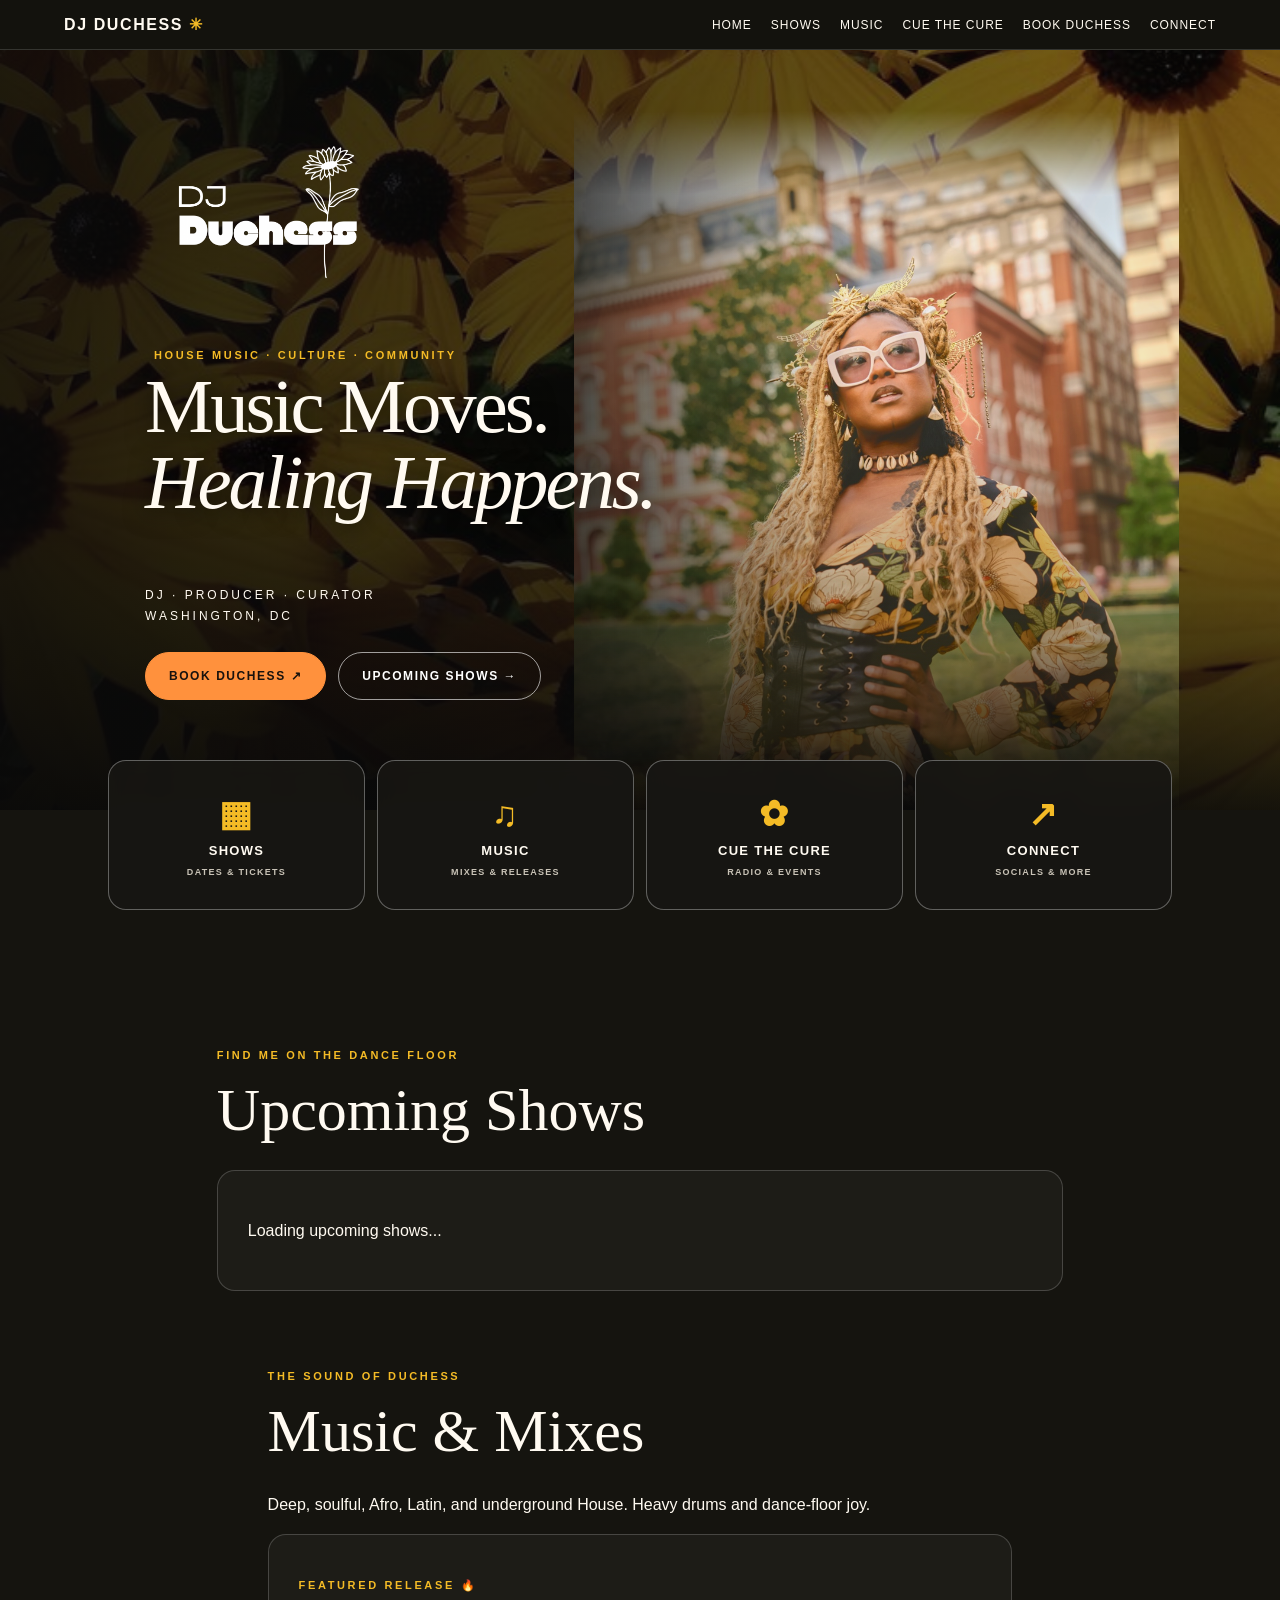
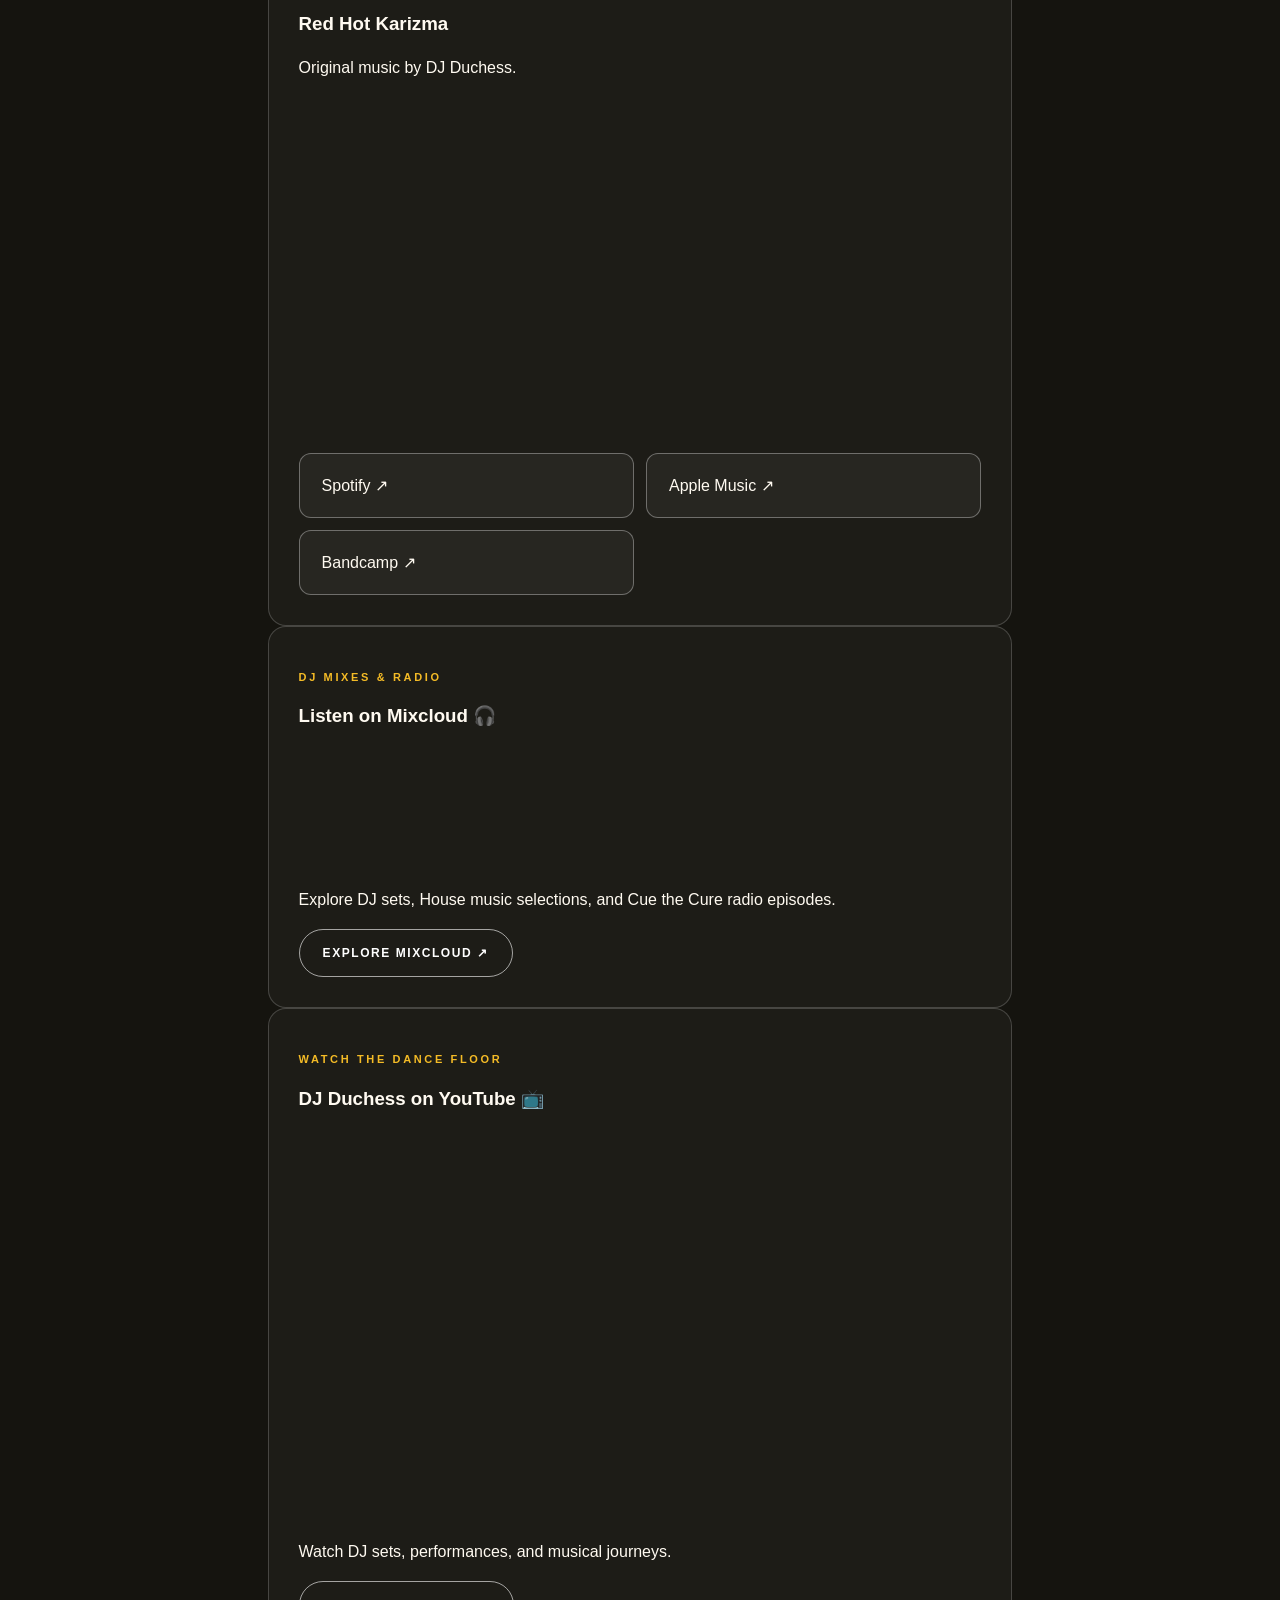
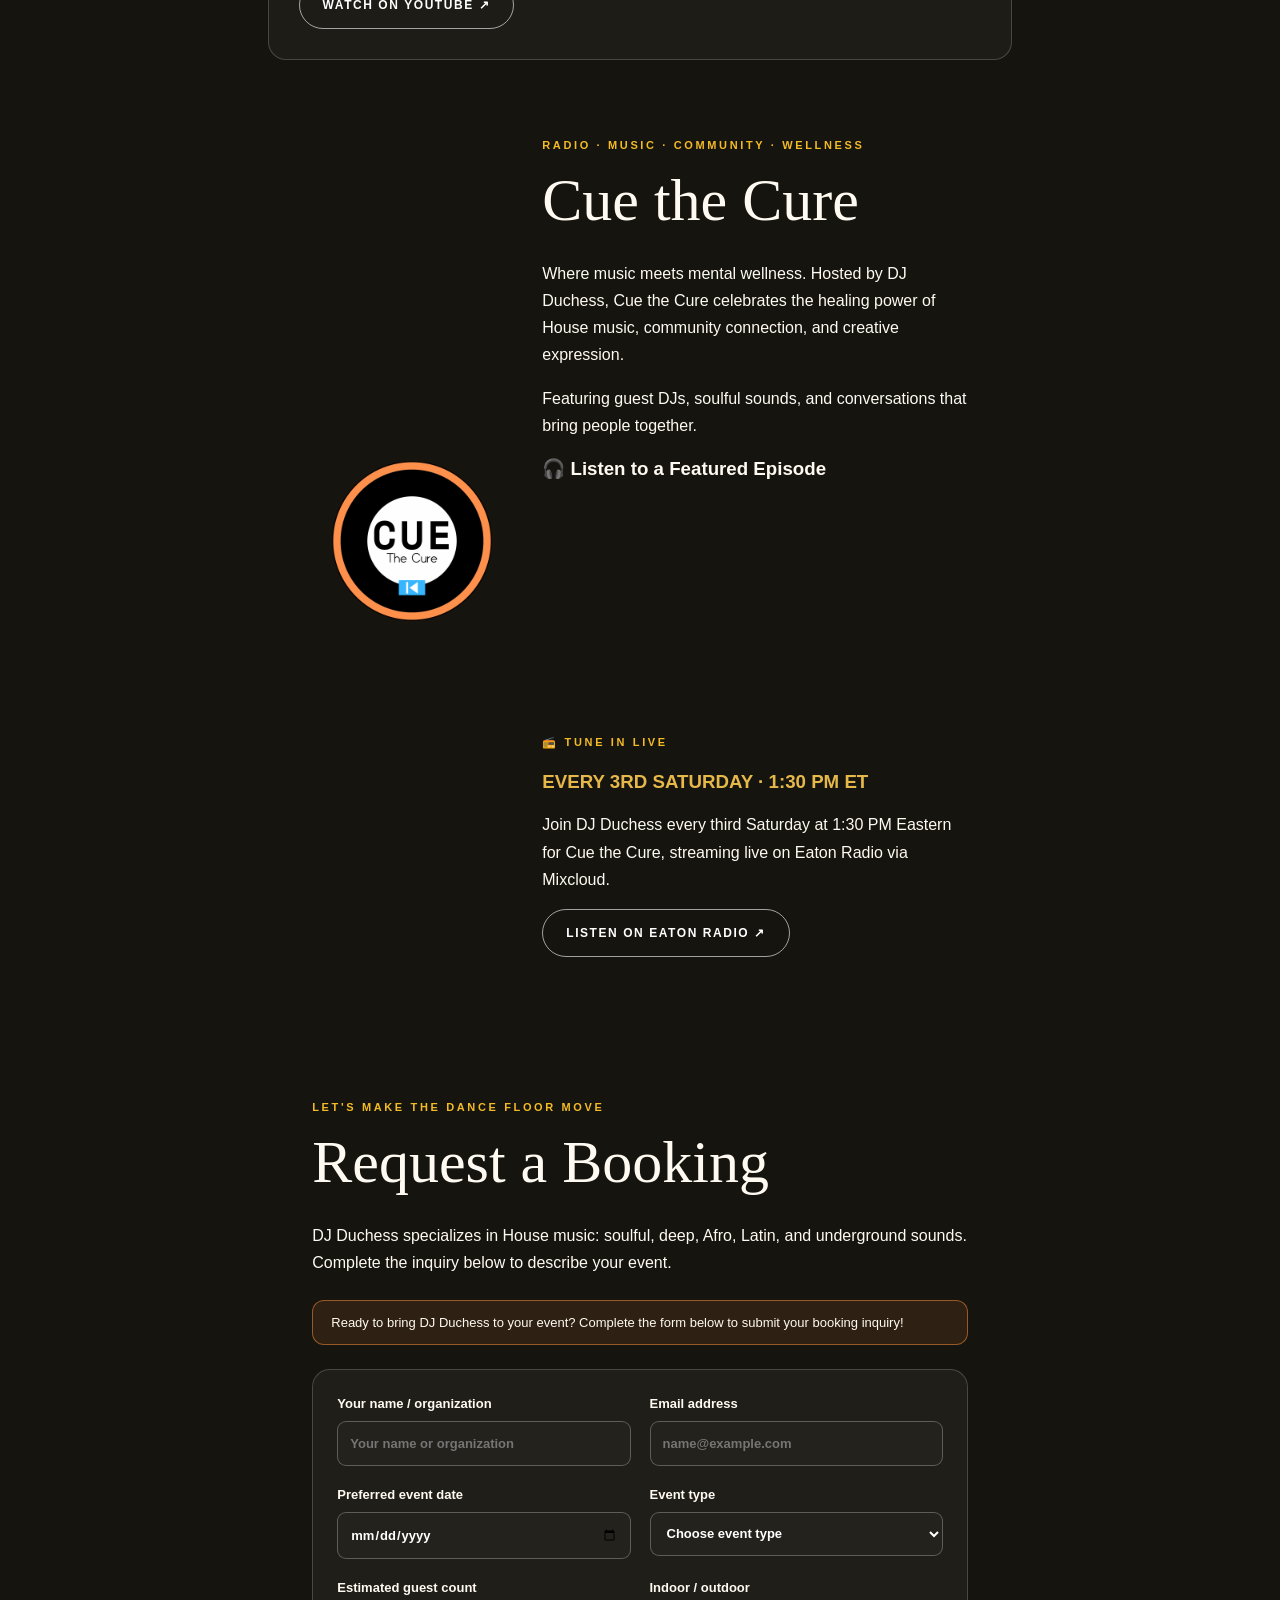
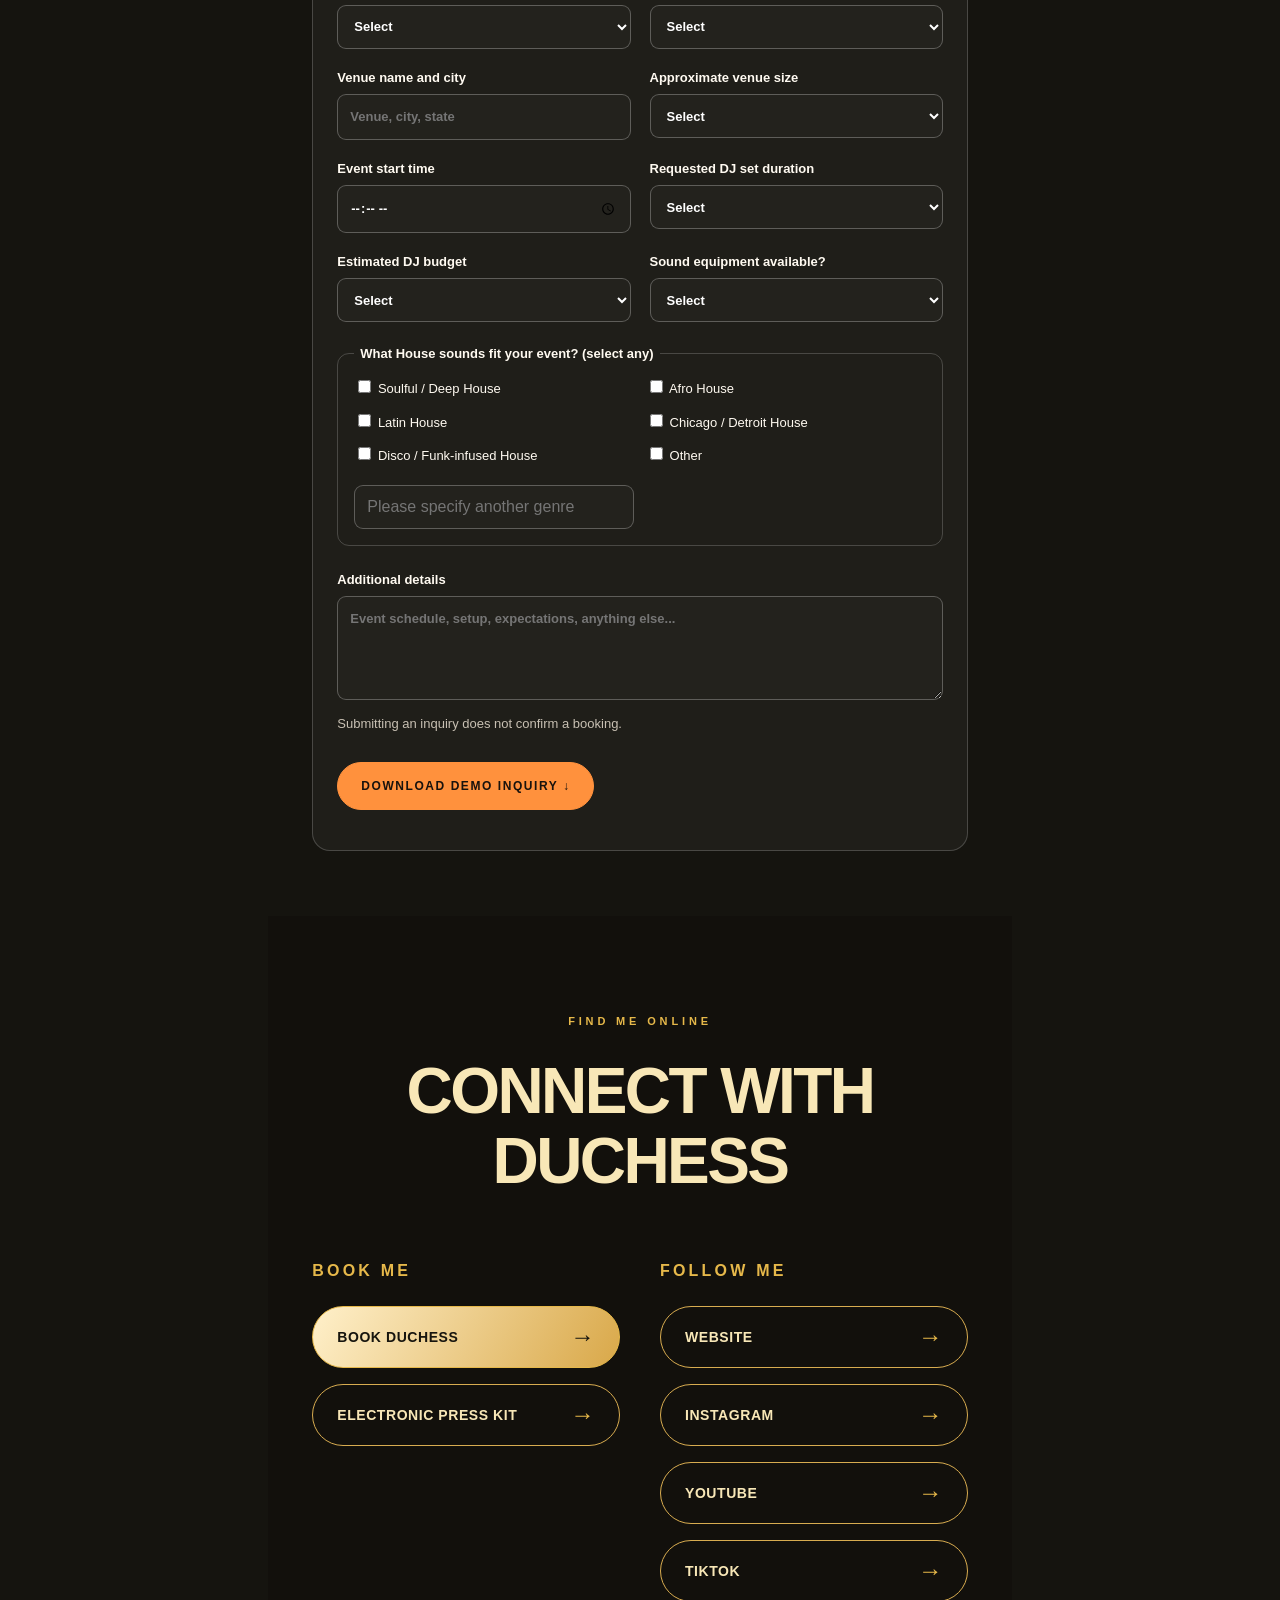
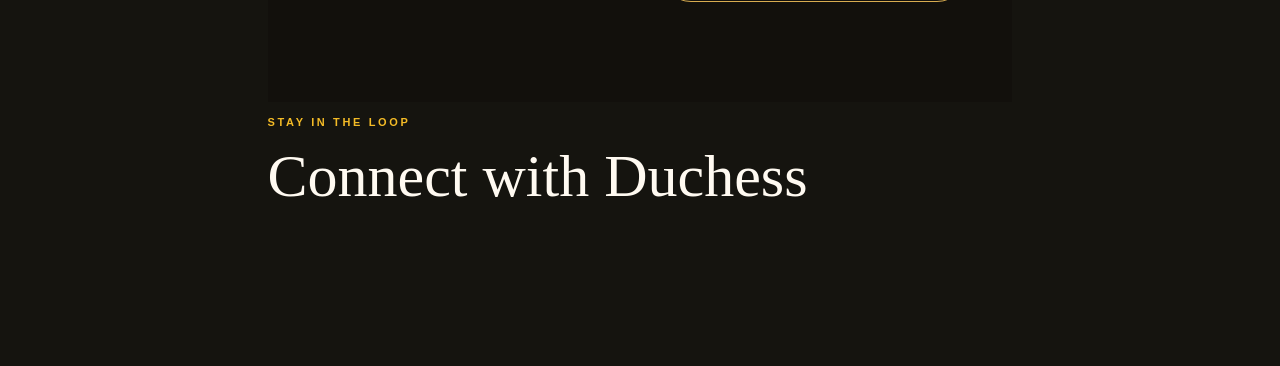
==== index.html @ b95aa7f0 "Update connect button link and remove social media section Updated the connect button link and remov" ====
<!doctype html><html lang="en"><head><meta charset="utf-8"><meta name="viewport" content="width=device-width,initial-scale=1"><meta name="theme-color" content="#17150e"><meta name="description" content="DJ Duchess — House music, shows, mixes, and bookings."><title>DJ Duchess | House Music • Culture • Community</title><link rel="stylesheet" href="style.css"></head><body>
<header class="topbar"><a href="#home" aria-label="DJ Duchess home" class="mini-brand">DJ DUCHESS<span>✳</span></a><button class="menu" id="menuToggle" aria-label="Open navigation" aria-expanded="false">☰</button><nav id="nav"><a href="#home">Home</a><a href="#shows">Shows</a><a href="#music">Music</a><a href="#cue">Cue the Cure</a><a href="#booking">Book Duchess</a><a href="#connect">Connect</a></nav></header>
<main><section id="home" class="hero"><div class="flower-layer"></div><div class="hero-inner"><img class="hero-logo" src="assets/images/duchess-logo.png" alt="DJ Duchess logo"><p class="eyebrow">HOUSE MUSIC · CULTURE · COMMUNITY</p><div class="portrait-wrap"><img src="assets/images/duchess-portrait.jpg" alt="DJ Duchess in a floral outfit with golden accessories"></div><div class="hero-copy"><h1>Music Moves.<br><em>Healing Happens.</em></h1><p>DJ · PRODUCER · CURATOR<br>WASHINGTON, DC</p><div class="actions"><a class="button primary" href="#booking">BOOK DUCHESS ↗</a><a class="button outline" href="#shows">UPCOMING SHOWS →</a></div></div></div></section>
<section class="quicklinks" aria-label="Explore"><a href="#shows"><span>▦</span>SHOWS<small>DATES & TICKETS</small></a><a href="#music"><span>♫</span>MUSIC<small>MIXES & RELEASES</small></a><a href="#cue"><span>✿</span>CUE THE CURE<small>RADIO & EVENTS</small></a><a href="#connect"><span>↗</span>CONNECT<small>SOCIALS & MORE</small></a></section>
<section id="shows" class="content">
  <p class="kicker">FIND ME ON THE DANCE FLOOR</p>
  <h2>Upcoming Shows</h2>

  <div id="upcomingShows" aria-live="polite">
    <div class="panel">
      <p>Loading upcoming shows...</p>
    </div>
  </div>
<section id="music" class="content">
  <p class="kicker">THE SOUND OF DUCHESS</p>
  <h2>Music & Mixes</h2>
  <p>Deep, soulful, Afro, Latin, and underground House. Heavy drums and dance-floor joy.</p>

  <div class="panel">
    <p class="kicker">FEATURED RELEASE 🔥</p>
    <h3>Red Hot Karizma</h3>
    <p>Original music by DJ Duchess.</p>

    <iframe
      title="Red Hot Karizma on Spotify"
      src="https://open.spotify.com/embed/album/77YhmdiXKHndOcWPvK7kfB"
      width="100%"
      height="352"
      style="border:0;border-radius:12px;"
      allow="autoplay; clipboard-write; encrypted-media; fullscreen; picture-in-picture"
      loading="lazy">
    </iframe>

    <div class="linkgrid">
      <a href="https://open.spotify.com/album/77YhmdiXKHndOcWPvK7kfB" target="_blank" rel="noopener noreferrer">Spotify ↗</a>
      <a href="https://music.apple.com/us/album/1872208948" target="_blank" rel="noopener noreferrer">Apple Music ↗</a>
      <a href="https://djduchess.bandcamp.com/track/red-hot-karizma" target="_blank" rel="noopener noreferrer">Bandcamp ↗</a>
    </div>
  </div>

  <div class="panel">
    <p class="kicker">DJ MIXES & RADIO</p>
    <h3>Listen on Mixcloud 🎧</h3>
    <iframe
  title="DJ Duchess on Mixcloud"
  width="100%"
  height="120"
  src="https://www.mixcloud.com/widget/iframe/?feed=%2FDJDuchess_Music%2F"
  frameborder="0"
  allow="encrypted-media; fullscreen; autoplay"
  loading="lazy">
</iframe>
    <p>Explore DJ sets, House music selections, and Cue the Cure radio episodes.</p>

    <a
      class="button outline"
      href="https://www.mixcloud.com/DJDuchess_Music/"
      target="_blank"
      rel="noopener noreferrer">
      EXPLORE MIXCLOUD ↗
    </a>
  </div>

  <div class="panel">
    <p class="kicker">WATCH THE DANCE FLOOR</p>
    <h3>DJ Duchess on YouTube 📺</h3>
    <div style="position:relative;width:100%;aspect-ratio:16/9;margin:20px 0;">
  <iframe
    src="https://www.youtube.com/embed/xHQF2aGrINo"
    title="DJ Duchess — Tropical House Beach DJ Set"
    style="width:100%;height:100%;border:0;border-radius:12px;"
    allow="accelerometer; autoplay; clipboard-write; encrypted-media; gyroscope; picture-in-picture; web-share"
    allowfullscreen
    loading="lazy">
  </iframe>
</div>
    <p>Watch DJ sets, performances, and musical journeys.</p>

    <a
      class="button outline"
      href="https://www.youtube.com/@DJDuchess-music"
      target="_blank"
      rel="noopener noreferrer">
      WATCH ON YOUTUBE ↗
    </a>
  </div>
<section id="cue" class="content cue">

  <img src="assets/images/cue-logo.png" alt="Cue the Cure logo">

  <div>
    <p class="kicker">RADIO · MUSIC · COMMUNITY · WELLNESS</p>

    <h2>Cue the Cure</h2>

    <p>
      Where music meets mental wellness. Hosted by DJ Duchess,
      Cue the Cure celebrates the healing power of House music,
      community connection, and creative expression.
    </p>

    <p>
      Featuring guest DJs, soulful sounds, and conversations
      that bring people together.
    </p>

    <h3>🎧 Listen to a Featured Episode</h3>

    <iframe
      title="Cue the Cure with DJ Duchess — September 19, 2026"
      src="https://www.mixcloud.com/widget/iframe/?hide_cover=1&amp;feed=%2Featonradio%2Fcue-the-cure-with-dj-duchess-19092026-20260919-173045%2F"
      width="100%"
      height="180"
      style="border:0;border-radius:12px;margin:20px 0;"
      allow="autoplay"
      loading="lazy">
    </iframe>

    <p class="kicker">📻 TUNE IN LIVE</p>

    <h3 style="color:#e6b84a;">
      EVERY 3RD SATURDAY · 1:30 PM ET
    </h3>

    <p>
      Join DJ Duchess every third Saturday at 1:30 PM Eastern
      for Cue the Cure, streaming live on Eaton Radio via Mixcloud.
    </p>

    <a
      class="button outline"
      href="https://www.mixcloud.com/eatonradio/"
      target="_blank"
      rel="noopener noreferrer">
      LISTEN ON EATON RADIO ↗
    </a>

  </div>
</section><section id="booking" class="content"><p class="kicker">LET'S MAKE THE DANCE FLOOR MOVE</p><h2>Request a Booking</h2><p>DJ Duchess specializes in House music: soulful, deep, Afro, Latin, and underground sounds. Complete the inquiry below to describe your event.</p><div class="notice">Ready to bring DJ Duchess to your event? Complete the form below to submit your booking inquiry!</div><form id="bookingForm"><input type="text" name="website" autocomplete="off" tabindex="-1" aria-hidden="true" style="position:absolute;left:-9999px"><div class="form-grid"><label>Your name / organization <input name="client" required placeholder="Your name or organization"></label><label>Email address <input type="email" name="email" required placeholder="name@example.com"></label><label>Preferred event date <input type="date" name="date" required></label><label>Event type <select name="eventType" required><option value="">Choose event type</option><option>Club / nightlife</option><option>Festival</option><option>Private party</option><option>Corporate event</option><option>Community event</option><option>Other</option></select></label><label>Estimated guest count <select name="guests" required><option value="">Select</option><option>Under 50</option><option>50–150</option><option>151–500</option><option>500+</option><option>Not sure</option></select></label><label>Indoor / outdoor <select name="setting" required><option value="">Select</option><option>Indoor</option><option>Outdoor</option><option>Both</option></select></label><label>Venue name and city <input name="venue" placeholder="Venue, city, state"></label><label>Approximate venue size <select name="venueSize"><option value="">Select</option><option>Small / intimate</option><option>Medium</option><option>Large</option><option>Not sure</option></select></label><label>Event start time <input name="startTime" type="time"></label><label>Requested DJ set duration <select name="duration"><option value="">Select</option><option>1 hour</option><option>2 hours</option><option>3 hours</option><option>4+ hours</option><option>To be discussed</option></select></label><label>Estimated DJ budget <select name="budget" required><option value="">Select</option><option>Under $250</option><option>$250–$500</option><option>$500–$1,000</option><option>$1,000+</option><option>Let's discuss</option></select></label><label>Sound equipment available? <select name="equipment"><option value="">Select</option><option>Yes</option><option>No</option><option>Not sure</option></select></label></div><fieldset><legend>What House sounds fit your event? (select any)</legend><div class="checks"><label><input type="checkbox" name="genre" value="Soulful / Deep House"> Soulful / Deep House</label><label><input type="checkbox" name="genre" value="Afro House"> Afro House</label><label><input type="checkbox" name="genre" value="Latin House"> Latin House</label><label><input type="checkbox" name="genre" value="Chicago / Detroit House"> Chicago / Detroit House</label><label><input type="checkbox" name="genre" value="Disco / Funk-infused House"> Disco / Funk-infused House</label><label>

  <input type="checkbox" name="genre" value="Other">

  Other

</label>

<input type="text" name="otherGenre"

  placeholder="Please specify another genre"></div></fieldset><label>Additional details <textarea name="notes" rows="4" placeholder="Event schedule, setup, expectations, anything else..."></textarea></label><p class="muted">Submitting an inquiry does not confirm a booking.</p><button class="button primary" type="submit">DOWNLOAD DEMO INQUIRY ↓</button><p id="formMessage" role="status"></p></form></section>
<section id="connect" class="content duchess-connect">

  <p class="kicker">FIND ME ONLINE</p>
  <h2>CONNECT WITH DUCHESS</h2>

  <div class="connect-layout">

    <!-- BOOKING COLUMN -->
    <div class="connect-column">
      <h3>BOOK ME</h3>

      <a class="connect-button connect-primary" href="#booking">
        <span>BOOK DUCHESS</span>
        <span aria-hidden="true">→</span>
      </a>

      <a class="connect-button" href="https://www.djduchess.club"
         target="_blank" rel="noopener noreferrer">
        <span>ELECTRONIC PRESS KIT</span>
        <span aria-hidden="true">→</span>
      </a>
    </div>

    <!-- SOCIAL COLUMN -->
    <div class="connect-column">
      <h3>FOLLOW ME</h3>

      <a class="connect-button"
         href="https://annastazia-unce-portfolie.my.canva.site/dj-duchess"
         target="_blank" rel="noopener noreferrer">
        <span>WEBSITE</span>
        <span aria-hidden="true">→</span>
      </a>

      <a class="connect-button"
         href="https://www.instagram.com/djduchess_dmv"
         target="_blank" rel="noopener noreferrer">
        <span>INSTAGRAM</span>
        <span aria-hidden="true">→</span>
      </a>

      <a class="connect-button"
         href="https://www.youtube.com/@DJDuchess-music"
         target="_blank" rel="noopener noreferrer">
        <span>YOUTUBE</span>
        <span aria-hidden="true">→</span>
      </a>

      <a class="connect-button"
         href="https://www.tiktok.com/@dj.duchess.music"
         target="_blank" rel="noopener noreferrer">
        <span>TIKTOK</span>
        <span aria-hidden="true">→</span>
      </a>

    </div>

  </div>

</section>  <p class="kicker">STAY IN THE LOOP</p>
  <h2>Connect with Duchess</h2>

  
</section>
---- style.css ----
:root{--bg:#15140f;--fg:#fffaf1;--yellow:#f4bb26;--orange:#ff913d;--muted:#c8c0b3}*{box-sizing:border-box}html{scroll-behavior:smooth}body{margin:0;background:var(--bg);color:var(--fg);font-family:Arial,Helvetica,sans-serif}a{color:inherit;text-decoration:none}button,input,select,textarea{font:inherit}.topbar{position:sticky;top:0;z-index:20;display:flex;justify-content:space-between;align-items:center;padding:15px 5%;background:#14130eea;backdrop-filter:blur(14px);border-bottom:1px solid #ffffff24}.mini-brand{font-weight:900;letter-spacing:.1em}.mini-brand span{color:var(--yellow);margin-left:6px}nav{display:flex;gap:19px;font-size:12px;text-transform:uppercase;letter-spacing:.08em}nav a:hover{color:var(--yellow)}.menu{display:none;background:none;border:0;color:white;font-size:24px}.hero{position:relative;overflow:hidden;min-height:760px;background:#14140f}.flower-layer{position:absolute;inset:0;background:linear-gradient(90deg,#090909e6,#0909097c),linear-gradient(0deg,#0b0b0be6,transparent 45%),url('assets/images/sunflowers.jpg') center/cover;filter:saturate(.85)}.hero-inner{position:relative;max-width:1100px;min-height:760px;margin:auto;padding:54px 5% 80px}.hero-logo{position:relative;z-index:3;width:230px;max-width:50%;mix-blend-mode:screen}.eyebrow,.kicker{letter-spacing:.24em;font-size:11px;color:var(--yellow);font-weight:bold}.eyebrow{position:relative;z-index:3}.portrait-wrap{position:absolute;right:1%;bottom:0;width:55%;height:92%;overflow:hidden;mask-image:linear-gradient(to bottom,transparent 0%,black 12%,black 70%,transparent 100%);-webkit-mask-image:linear-gradient(to bottom,transparent 0%,black 12%,black 70%,transparent 100%);opacity:.92}.portrait-wrap:after{content:'';position:absolute;inset:0;background:linear-gradient(90deg,#10100cb8,transparent 45%),linear-gradient(0deg,#10100c80,transparent 55%);pointer-events:none}.portrait-wrap img{width:100%;height:100%;object-fit:cover;object-position:center 27%;filter:contrast(1.04)}.hero-copy{position:absolute;z-index:4;left:5%;bottom:110px;max-width:600px}.hero h1{font-family:Georgia,serif;font-size:clamp(42px,6vw,82px);line-height:.99;font-weight:normal;letter-spacing:-.04em;text-shadow:0 3px 25px #000b}.hero h1 em{font-weight:normal}.hero-copy p{font-size:12px;letter-spacing:.25em;line-height:1.8}.actions{display:flex;gap:12px;flex-wrap:wrap;margin-top:24px}.button{display:inline-block;cursor:pointer;border-radius:100px;padding:16px 23px;font-size:12px;font-weight:800;letter-spacing:.13em;text-align:center;border:1px solid #fff9;background:transparent;color:white}.button.primary{background:var(--orange);border-color:var(--orange);color:#18120d}.button:hover{transform:translateY(-2px)}.quicklinks{position:relative;z-index:5;max-width:1100px;margin:-50px auto 60px;padding:0 18px;display:grid;grid-template-columns:repeat(4,1fr);gap:12px}.quicklinks a{min-height:150px;background:#181613e8;border:1px solid #ffffff52;border-radius:18px;text-align:center;display:flex;flex-direction:column;justify-content:center;gap:9px;font-weight:800;letter-spacing:.1em;font-size:13px;backdrop-filter:blur(10px)}.quicklinks span{font-size:35px;color:var(--yellow)}.quicklinks small{font-size:9px;color:#c9c3b7}.content{max-width:1000px;margin:0 auto;padding:65px 6%;scroll-margin-top:70px}.content h2{font-family:Georgia,serif;font-size:clamp(36px,5vw,60px);font-weight:normal;margin:8px 0 25px}.content p{line-height:1.7}.panel{padding:30px;border:1px solid #ffffff30;border-radius:18px;background:#ffffff09}.muted{color:var(--muted);font-size:13px}.linkgrid{display:grid;grid-template-columns:repeat(2,1fr);gap:12px}.linkgrid a{border:1px solid #ffffff55;border-radius:12px;padding:22px;background:#ffffff0c}.linkgrid a:hover{border-color:var(--yellow)}.cue{display:grid;grid-template-columns:200px 1fr;gap:30px;align-items:center}.cue img{width:100%;border-radius:50%}.notice{background:#ff913d1c;border:1px solid #ff913d80;border-radius:12px;padding:14px 18px;font-size:13px;margin:24px 0}form{padding:24px;border-radius:18px;background:#ffffff0b;border:1px solid #ffffff30}label{display:block;font-size:13px;font-weight:bold;line-height:1.5}input:not([type=checkbox]),select,textarea{display:block;width:100%;margin-top:7px;background:#23221d;border:1px solid #ffffff44;color:white;border-radius:9px;padding:12px;min-height:44px}input:focus,select:focus,textarea:focus{outline:2px solid var(--yellow)}.form-grid{display:grid;grid-template-columns:repeat(2,1fr);gap:19px}fieldset{border:1px solid #ffffff30;border-radius:12px;margin:24px 0;padding:16px}legend{font-size:13px;font-weight:bold;padding:0 6px}.checks{display:grid;grid-template-columns:repeat(2,1fr);gap:12px}.checks label{font-weight:normal}input[type=checkbox]{accent-color:var(--orange)}form>label{margin-top:20px}form .button{margin-top:14px}footer{border-top:1px solid #ffffff26;text-align:center;color:#aaa;padding:30px 15px;font-size:12px}@media(max-width:700px){nav{display:none;position:absolute;top:100%;right:0;left:0;background:#16150ff5;padding:22px;flex-direction:column}nav.open{display:flex}.menu{display:block}.hero,.hero-inner{min-height:760px}.hero-inner{padding:28px 5%}.hero-logo{width:170px}.portrait-wrap{width:93%;height:75%;right:-15%;bottom:0;opacity:.8}.hero-copy{bottom:100px}.hero h1{font-size:clamp(42px,10vw,62px)}.hero-copy p{font-size:10px}.actions{flex-direction:column;align-items:flex-start}.button{padding:14px 20px}.quicklinks{grid-template-columns:repeat(2,1fr);margin-top:-45px}.quicklinks a{min-height:125px}.cue{grid-template-columns:100px 1fr;gap:15px}.form-grid,.checks,.linkgrid{grid-template-columns:1fr}.content{padding:50px 6%}}@media(prefers-reduced-motion:reduce){html{scroll-behavior:auto}.button:hover{transform:none}}
/* DJ DUCHESS SOCIAL HUB */

.social-hub {
  display: grid;
  grid-template-columns: repeat(2, minmax(0, 1fr));
  gap: 12px;
  max-width: 620px;
  margin: 24px auto 0;
}

.social-hub a {
  display: flex;
  align-items: center;
  gap: 10px;
  min-height: 72px;
  padding: 16px;
  background: #17150e;
  border: 1px solid #c6a34a;
  border-radius: 16px;
  color: #f8e7b7;
  text-decoration: none;
  font-weight: 700;
  transition: transform 0.2s ease, background 0.2s ease;
}

.social-hub a:hover {
  background: #30260f;
  transform: translateY(-3px);
}

.social-hub a:focus-visible {
  outline: 2px solid #f8e7b7;
  outline-offset: 3px;
}

.social-icon {
  font-size: 24px;
}

.social-arrow {
  margin-left: auto;
  font-size: 18px;
  color: #e6b84a;
}

@media (max-width: 360px) {
  .social-hub a {
    padding: 12px;
    font-size: 13px;
  }

  .social-icon {
    font-size: 20px;
  }
}

@media (prefers-reduced-motion: reduce) {
  .social-hub a {
    transition: none;
  }
}
/* ==================================
   DJ DUCHESS — CONNECT SECTION
================================== */

.duchess-connect {
  padding-top: 85px;
  padding-bottom: 100px;
  background: #12100c;
}

.duchess-connect > .kicker {
  text-align: center;
  color: #e6b84a;
  letter-spacing: 0.35em;
}

.duchess-connect > h2 {
  text-align: center;
  font-family: Arial, sans-serif;
  font-size: clamp(32px, 6vw, 64px);
  font-weight: 800;
  line-height: 1.1;
  letter-spacing: -0.04em;
  color: #f8e7b7;
  margin: 25px auto 65px;
}

.connect-layout {
  display: grid;
  grid-template-columns: 1fr 1fr;
  gap: 40px;
  max-width: 1000px;
  margin: 0 auto;
}

.connect-column {
  display: flex;
  flex-direction: column;
  gap: 16px;
  min-width: 0;
}

.connect-column h3 {
  color: #e6b84a;
  font-family: Arial, sans-serif;
  font-size: 16px;
  font-weight: 800;
  letter-spacing: 0.2em;
  margin: 0 0 10px;
}

.connect-button {
  display: flex;
  align-items: center;
  justify-content: space-between;
  gap: 8px;
  width: 100%;
  min-height: 62px;
  padding: 15px 24px;
  border: 1.5px solid #d8ac50;
  border-radius: 50px;
  background: transparent;
  color: #f8e7b7;
  text-decoration: none;
  font-family: Arial, sans-serif;
  font-size: 14px;
  font-weight: 700;
  letter-spacing: 0.04em;
  transition: background 0.2s ease, transform 0.2s ease;
}

.connect-button:hover {
  background: #30260f;
  transform: translateY(-2px);
}

.connect-button:focus-visible {
  outline: 2px solid #fff;
  outline-offset: 4px;
}

.connect-button span:last-child {
  color: #e6b84a;
  font-size: 24px;
  flex-shrink: 0;
}

.connect-primary {
  background: linear-gradient(120deg, #fff0ca, #d9a849);
  color: #17150e;
  border-color: #e6b84a;
}

.connect-primary span:last-child {
  color: #17150e;
}

/* MOBILE */

@media (max-width: 600px) {
  .duchess-connect {
    padding: 65px 18px 85px;
  }

  .duchess-connect > h2 {
    font-size: clamp(30px, 8vw, 42px);
    margin-bottom: 45px;
  }

  .connect-layout {
    grid-template-columns: repeat(2, minmax(0, 1fr));
    gap: 12px;
  }

  .connect-column {
    gap: 12px;
  }

  .connect-column h3 {
    font-size: 12px;
    letter-spacing: 0.12em;
  }

  .connect-button {
    min-height: 58px;
    padding: 12px;
    font-size: 10px;
    letter-spacing: 0;
  }

  .connect-button span:last-child {
    font-size: 18px;
  }
}

@media (prefers-reduced-motion: reduce) {
  .connect-button {
    transition: none;
  }
}
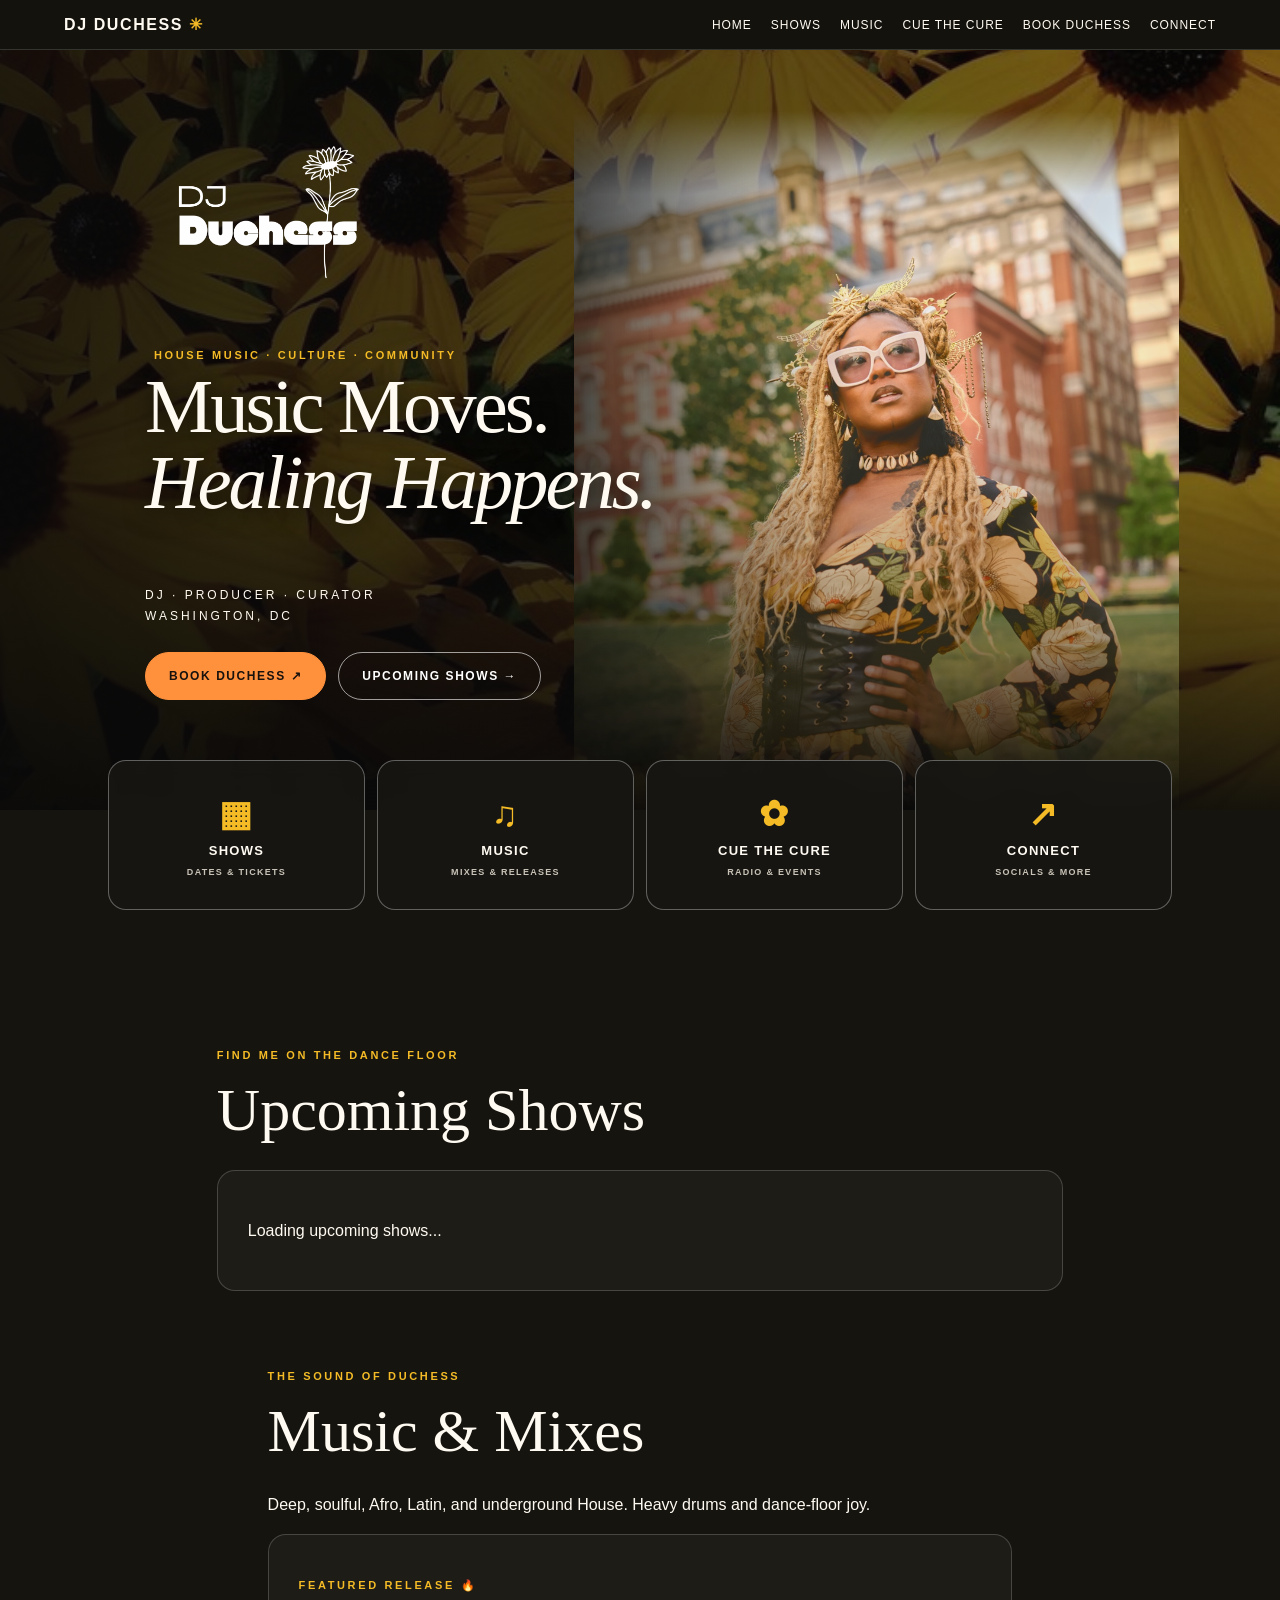
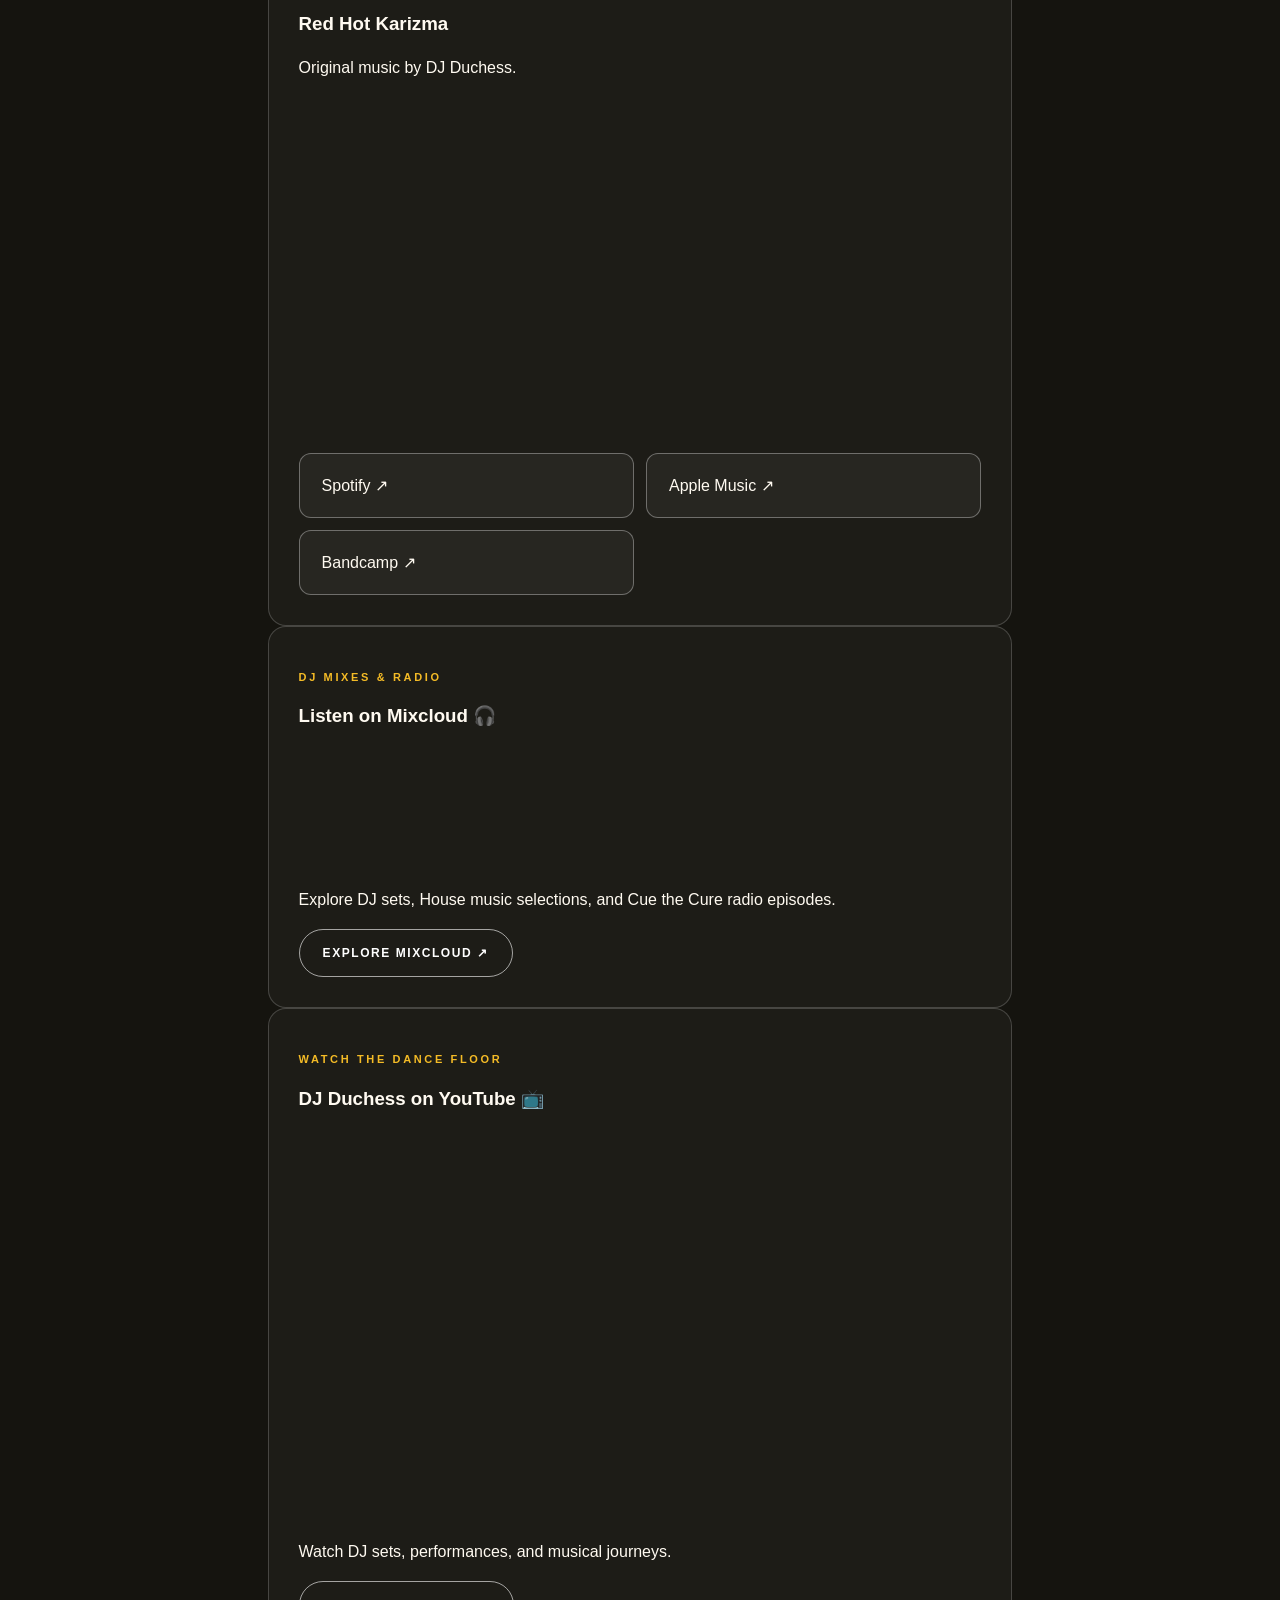
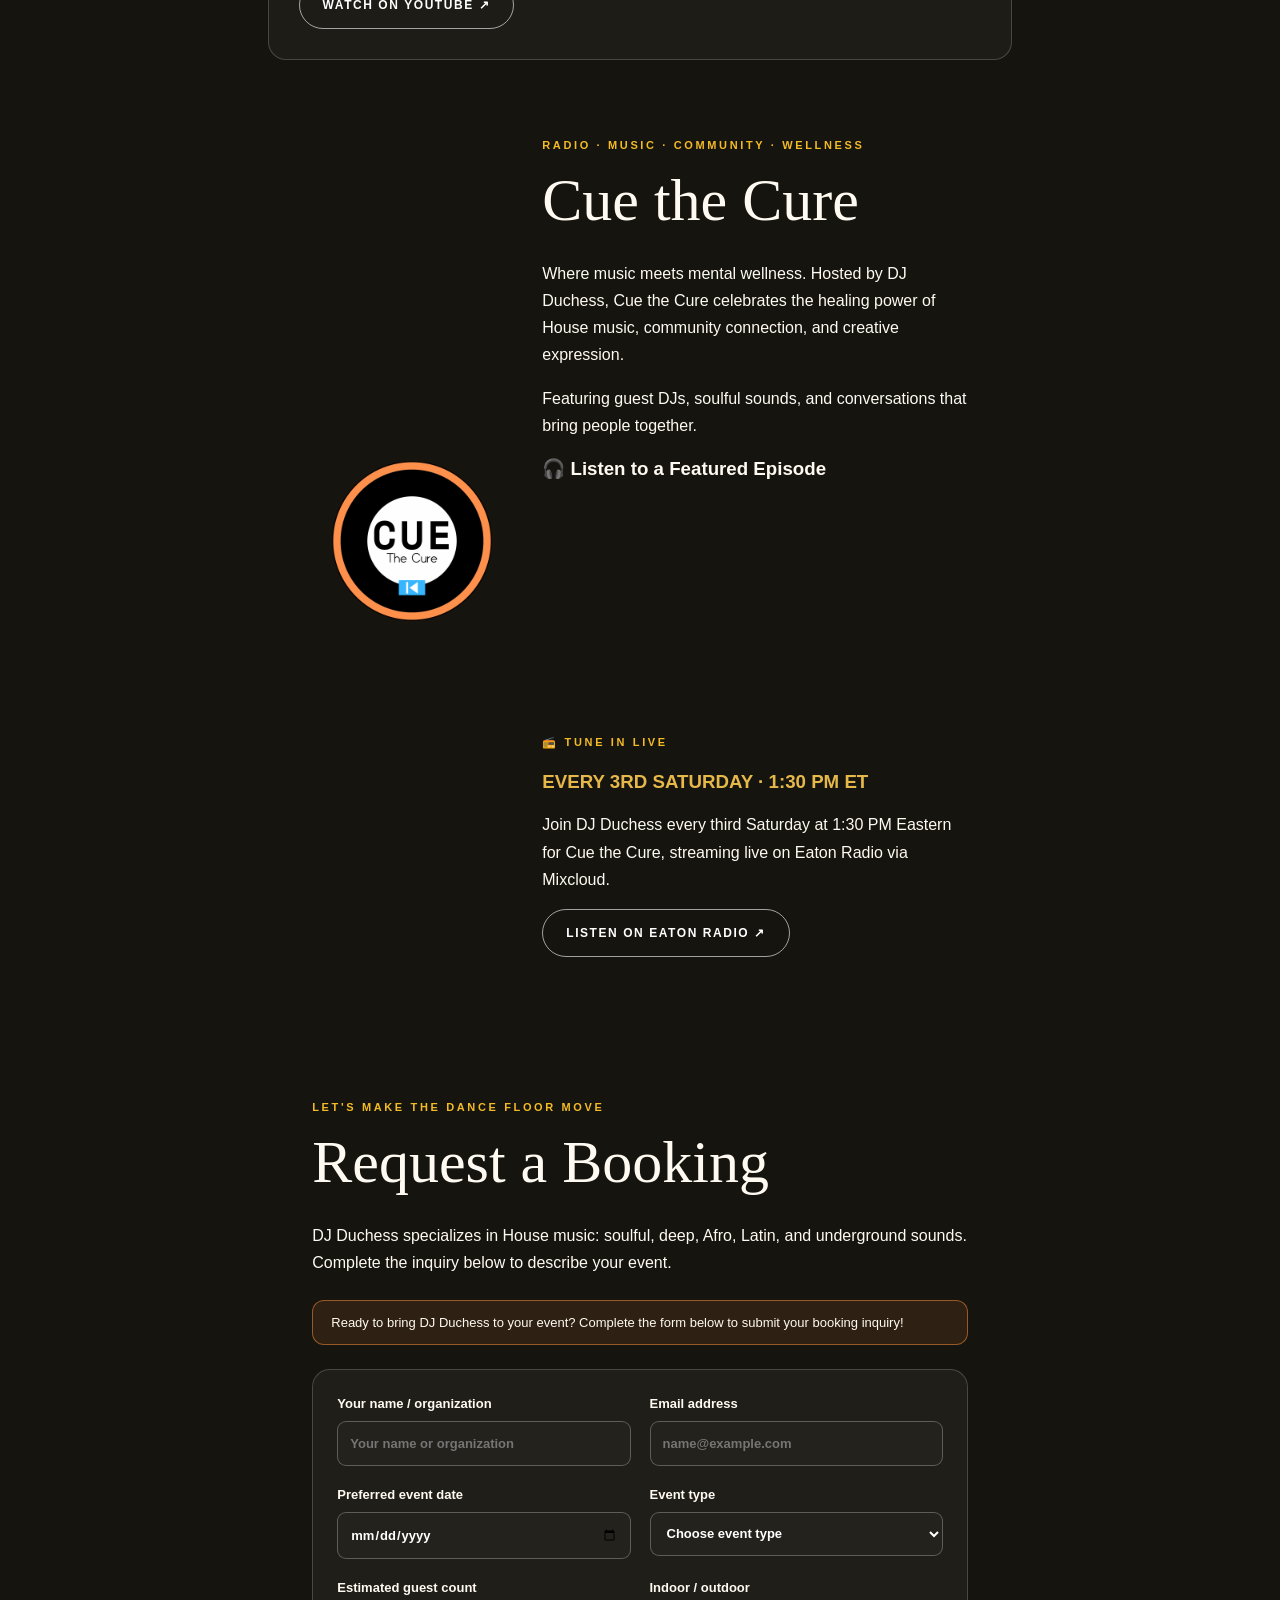
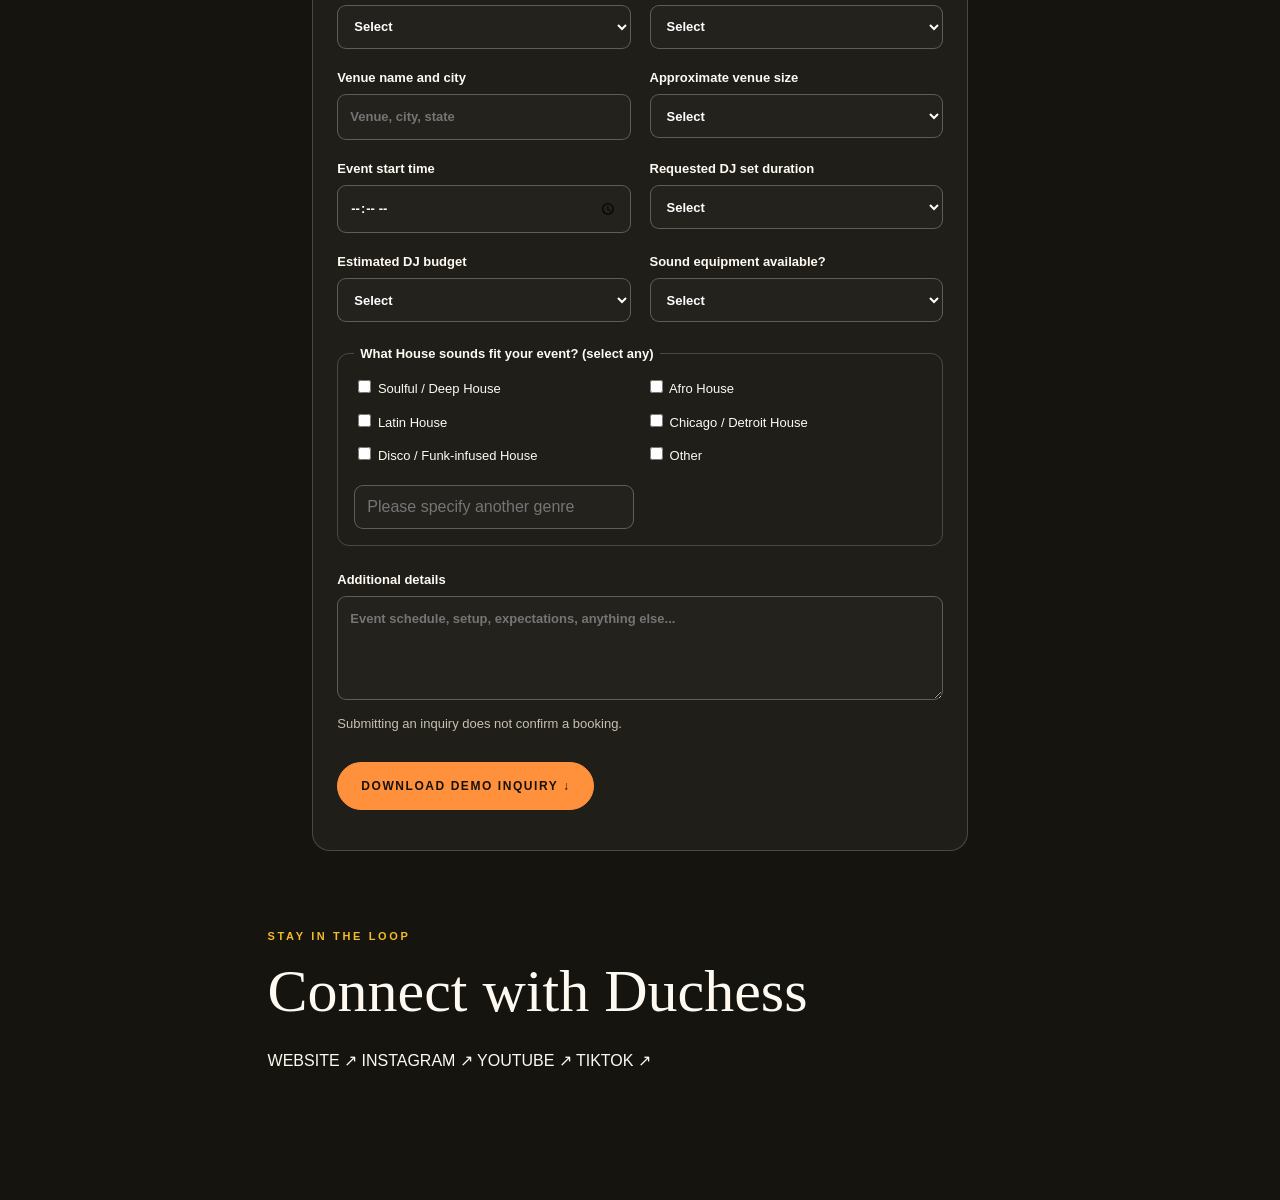
==== commit d9b83382: "Refactor connect section and remove duplicates" ====
--- a/index.html
+++ b/index.html
@@ -147,67 +147,27 @@
 <input type="text" name="otherGenre"
 
   placeholder="Please specify another genre"></div></fieldset><label>Additional details <textarea name="notes" rows="4" placeholder="Event schedule, setup, expectations, anything else..."></textarea></label><p class="muted">Submitting an inquiry does not confirm a booking.</p><button class="button primary" type="submit">DOWNLOAD DEMO INQUIRY ↓</button><p id="formMessage" role="status"></p></form></section>
-<section id="connect" class="content duchess-connect">
+  <p class="kicker">STAY IN THE LOOP</p>
+  <h2>Connect with Duchess</h2>
+  <div class="social-mini-grid">
 
-  <p class="kicker">FIND ME ONLINE</p>
-  <h2>CONNECT WITH DUCHESS</h2>
+  <a href="https://www.djduchess.club" target="_blank" rel="noopener noreferrer">
+    WEBSITE <span>↗</span>
+  </a>
 
-  <div class="connect-layout">
+  <a href="https://www.instagram.com/djduchess_dmv" target="_blank" rel="noopener noreferrer">
+    INSTAGRAM <span>↗</span>
+  </a>
 
-    <!-- BOOKING COLUMN -->
-    <div class="connect-column">
-      <h3>BOOK ME</h3>
+  <a href="https://www.youtube.com/@DJDuchess-music" target="_blank" rel="noopener noreferrer">
+    YOUTUBE <span>↗</span>
+  </a>
 
-      <a class="connect-button connect-primary" href="#booking">
-        <span>BOOK DUCHESS</span>
-        <span aria-hidden="true">→</span>
-      </a>
+  <a href="https://www.tiktok.com/@dj.duchess.music" target="_blank" rel="noopener noreferrer">
+    TIKTOK <span>↗</span>
+  </a>
 
-      <a class="connect-button" href="https://www.djduchess.club"
-         target="_blank" rel="noopener noreferrer">
-        <span>ELECTRONIC PRESS KIT</span>
-        <span aria-hidden="true">→</span>
-      </a>
-    </div>
-
-    <!-- SOCIAL COLUMN -->
-    <div class="connect-column">
-      <h3>FOLLOW ME</h3>
-
-      <a class="connect-button"
-         href="https://annastazia-unce-portfolie.my.canva.site/dj-duchess"
-         target="_blank" rel="noopener noreferrer">
-        <span>WEBSITE</span>
-        <span aria-hidden="true">→</span>
-      </a>
-
-      <a class="connect-button"
-         href="https://www.instagram.com/djduchess_dmv"
-         target="_blank" rel="noopener noreferrer">
-        <span>INSTAGRAM</span>
-        <span aria-hidden="true">→</span>
-      </a>
-
-      <a class="connect-button"
-         href="https://www.youtube.com/@DJDuchess-music"
-         target="_blank" rel="noopener noreferrer">
-        <span>YOUTUBE</span>
-        <span aria-hidden="true">→</span>
-      </a>
-
-      <a class="connect-button"
-         href="https://www.tiktok.com/@dj.duchess.music"
-         target="_blank" rel="noopener noreferrer">
-        <span>TIKTOK</span>
-        <span aria-hidden="true">→</span>
-      </a>
-
-    </div>
-
-  </div>
-
-</section>  <p class="kicker">STAY IN THE LOOP</p>
-  <h2>Connect with Duchess</h2>
+</div>
 
   
 </section>
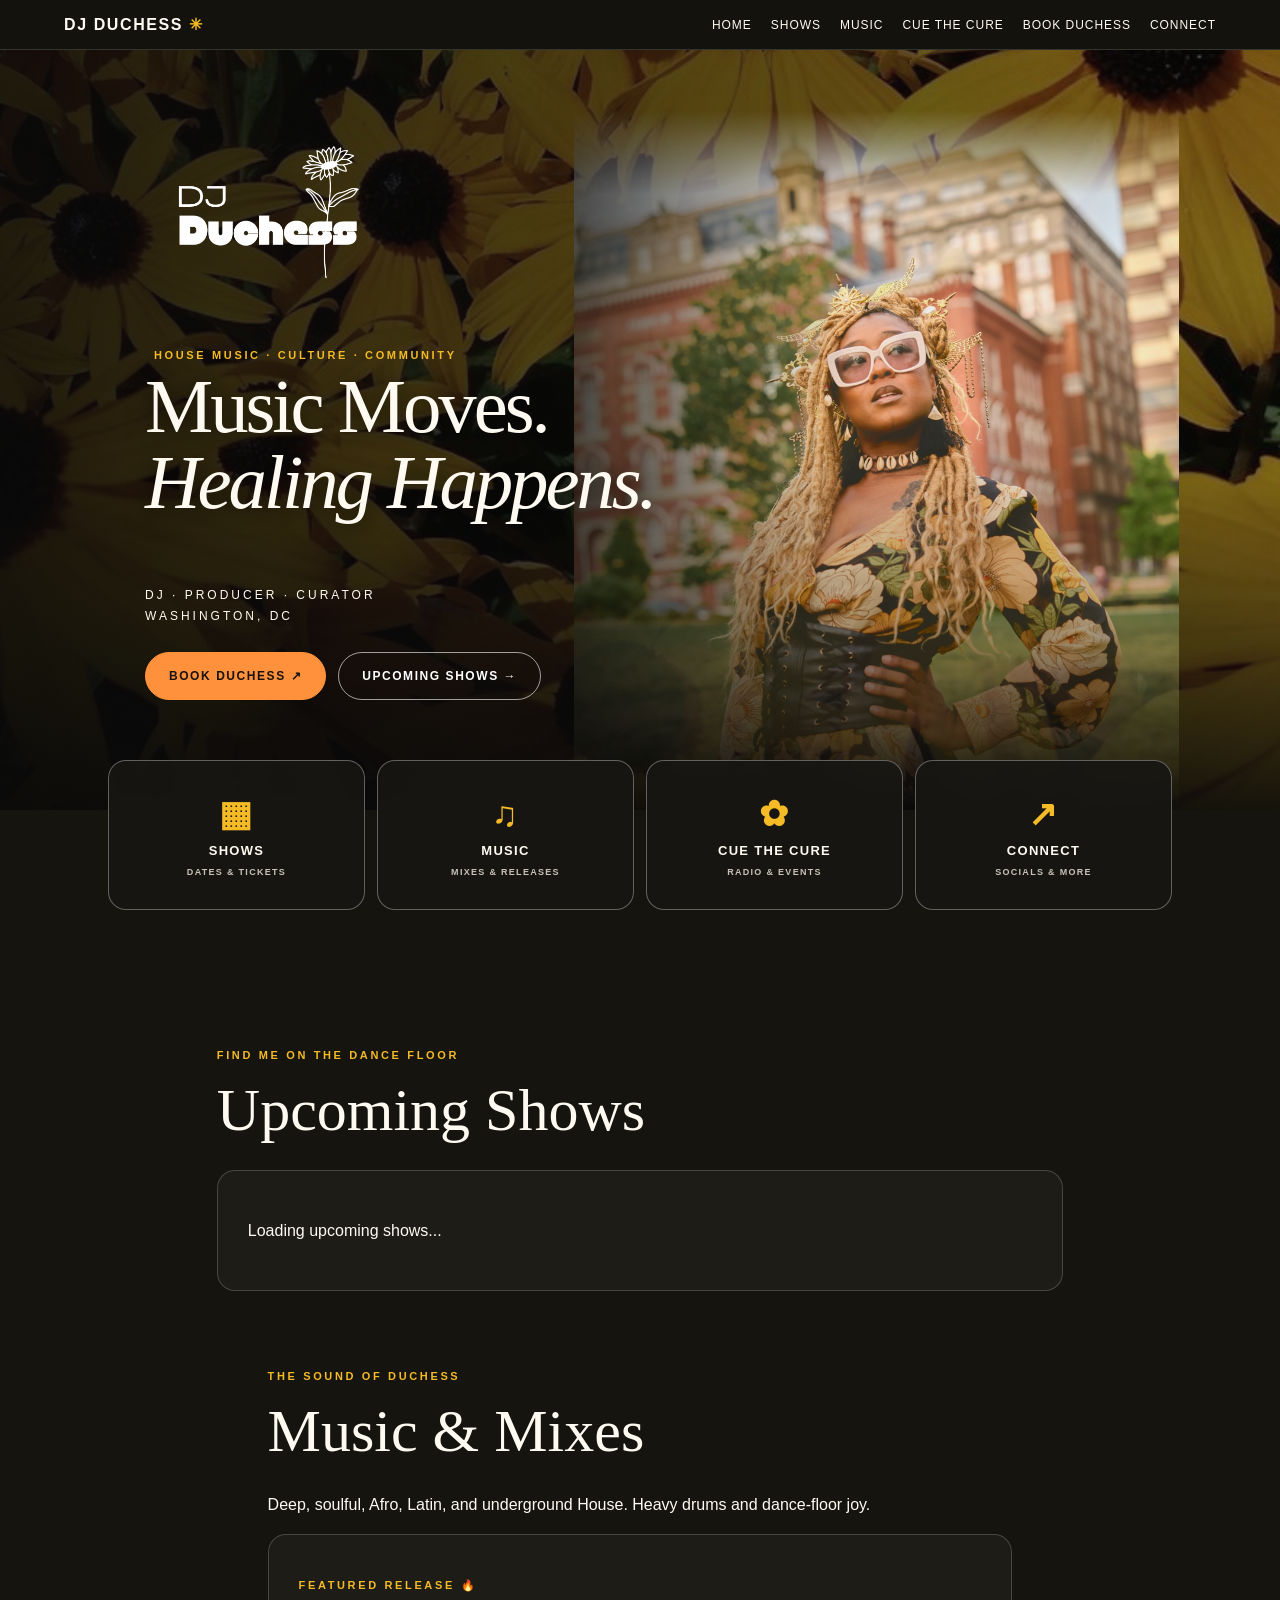
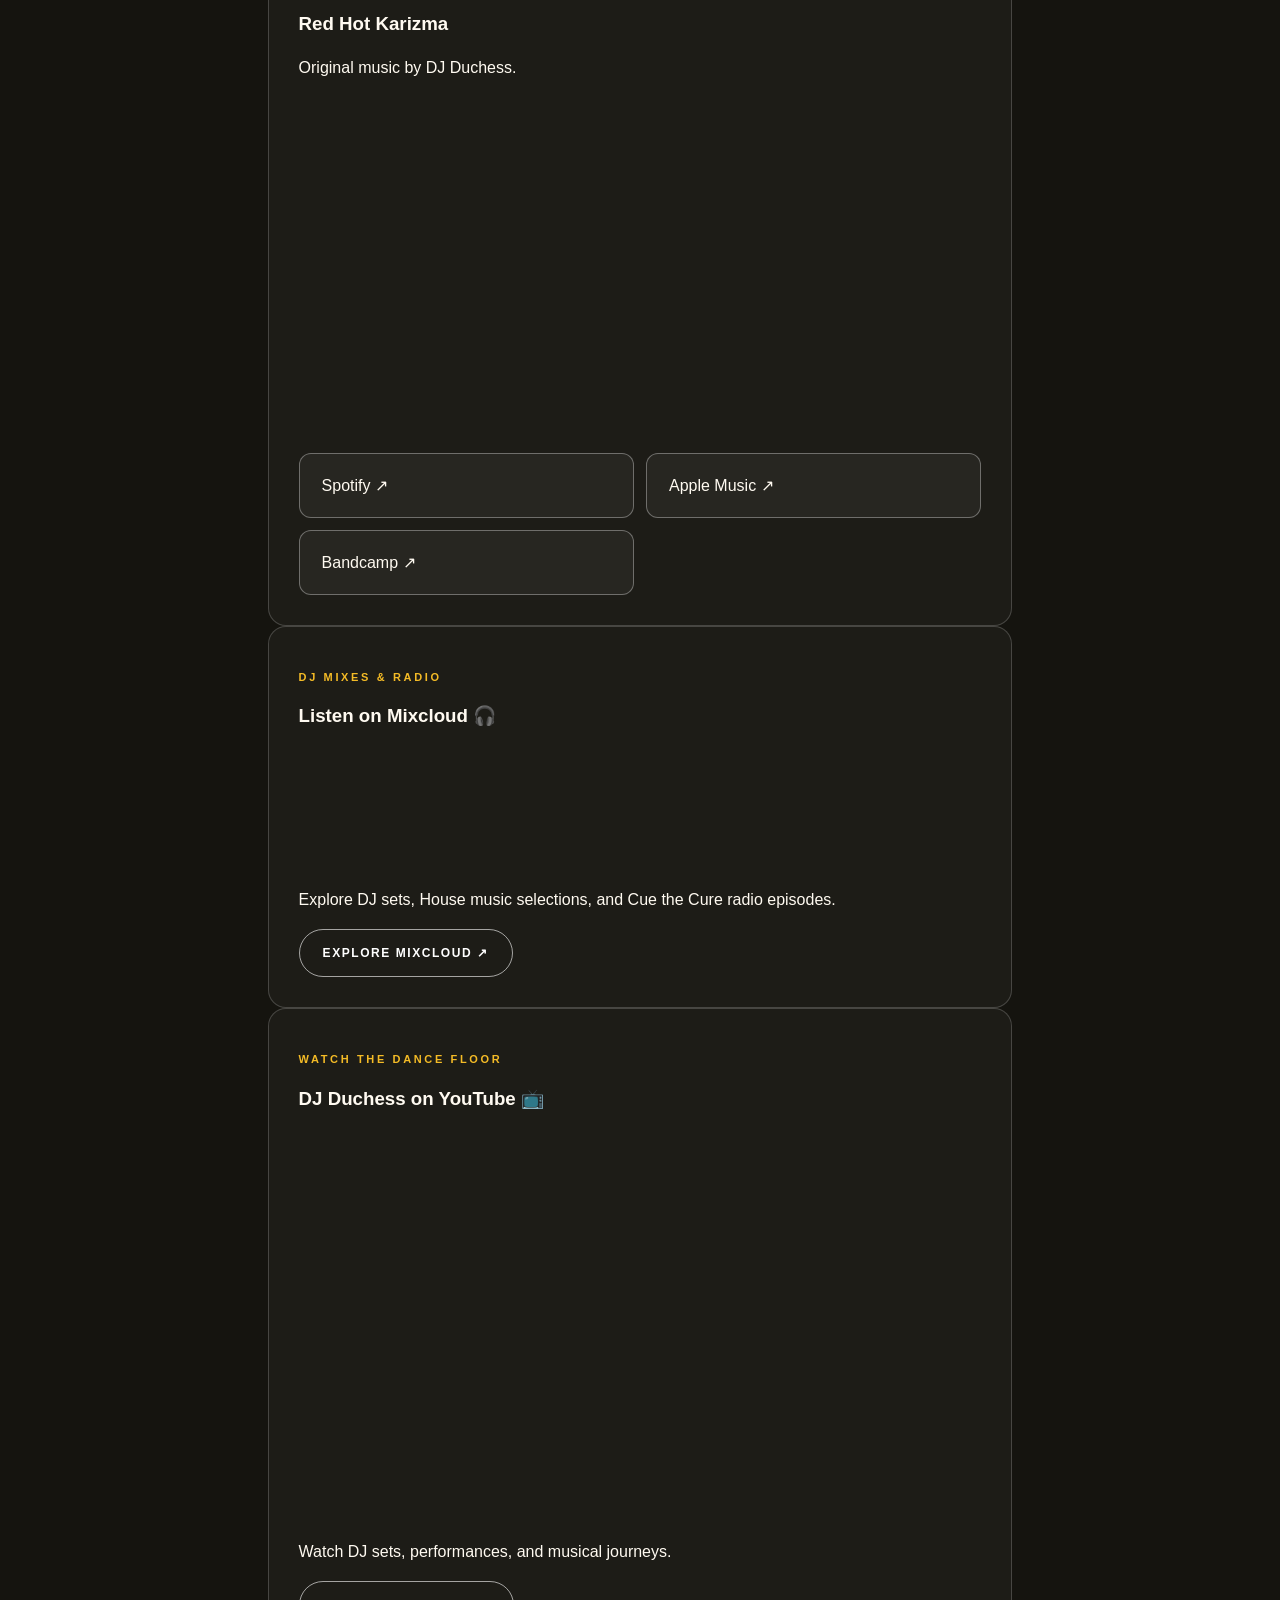
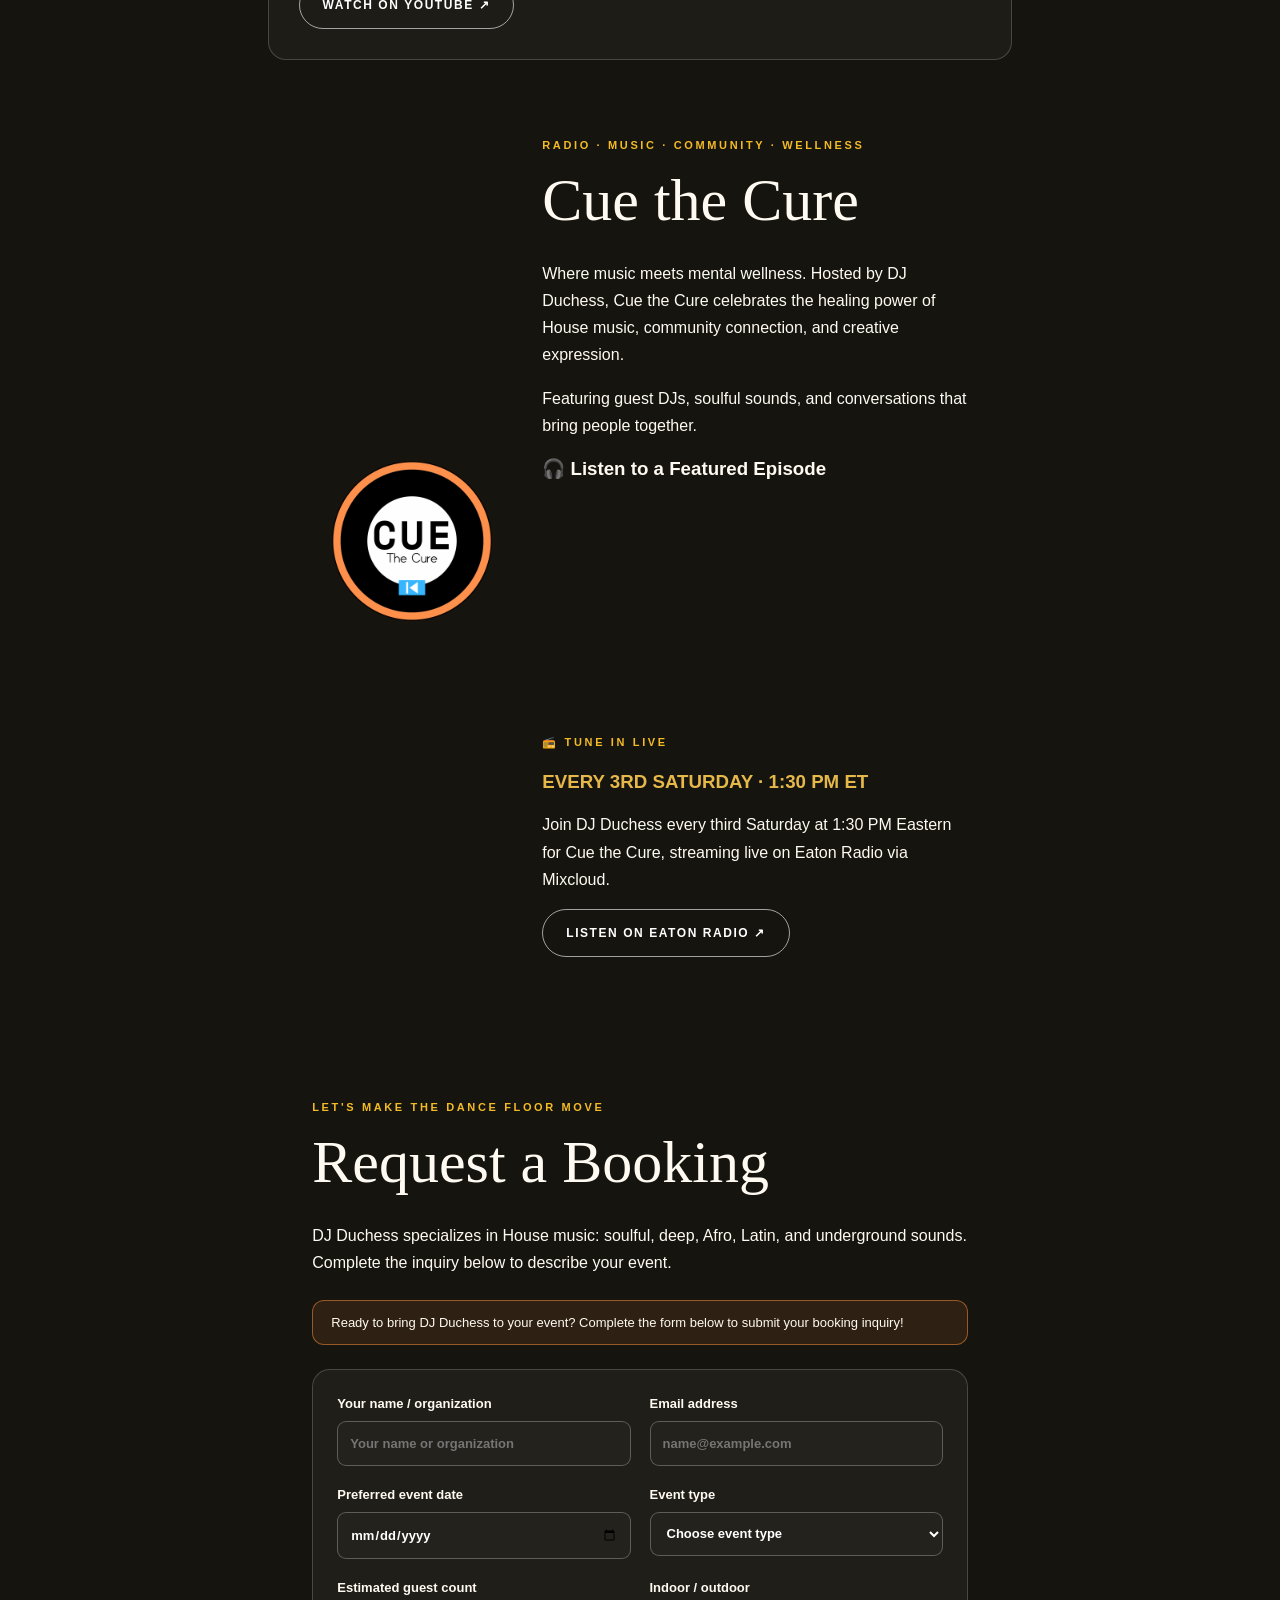
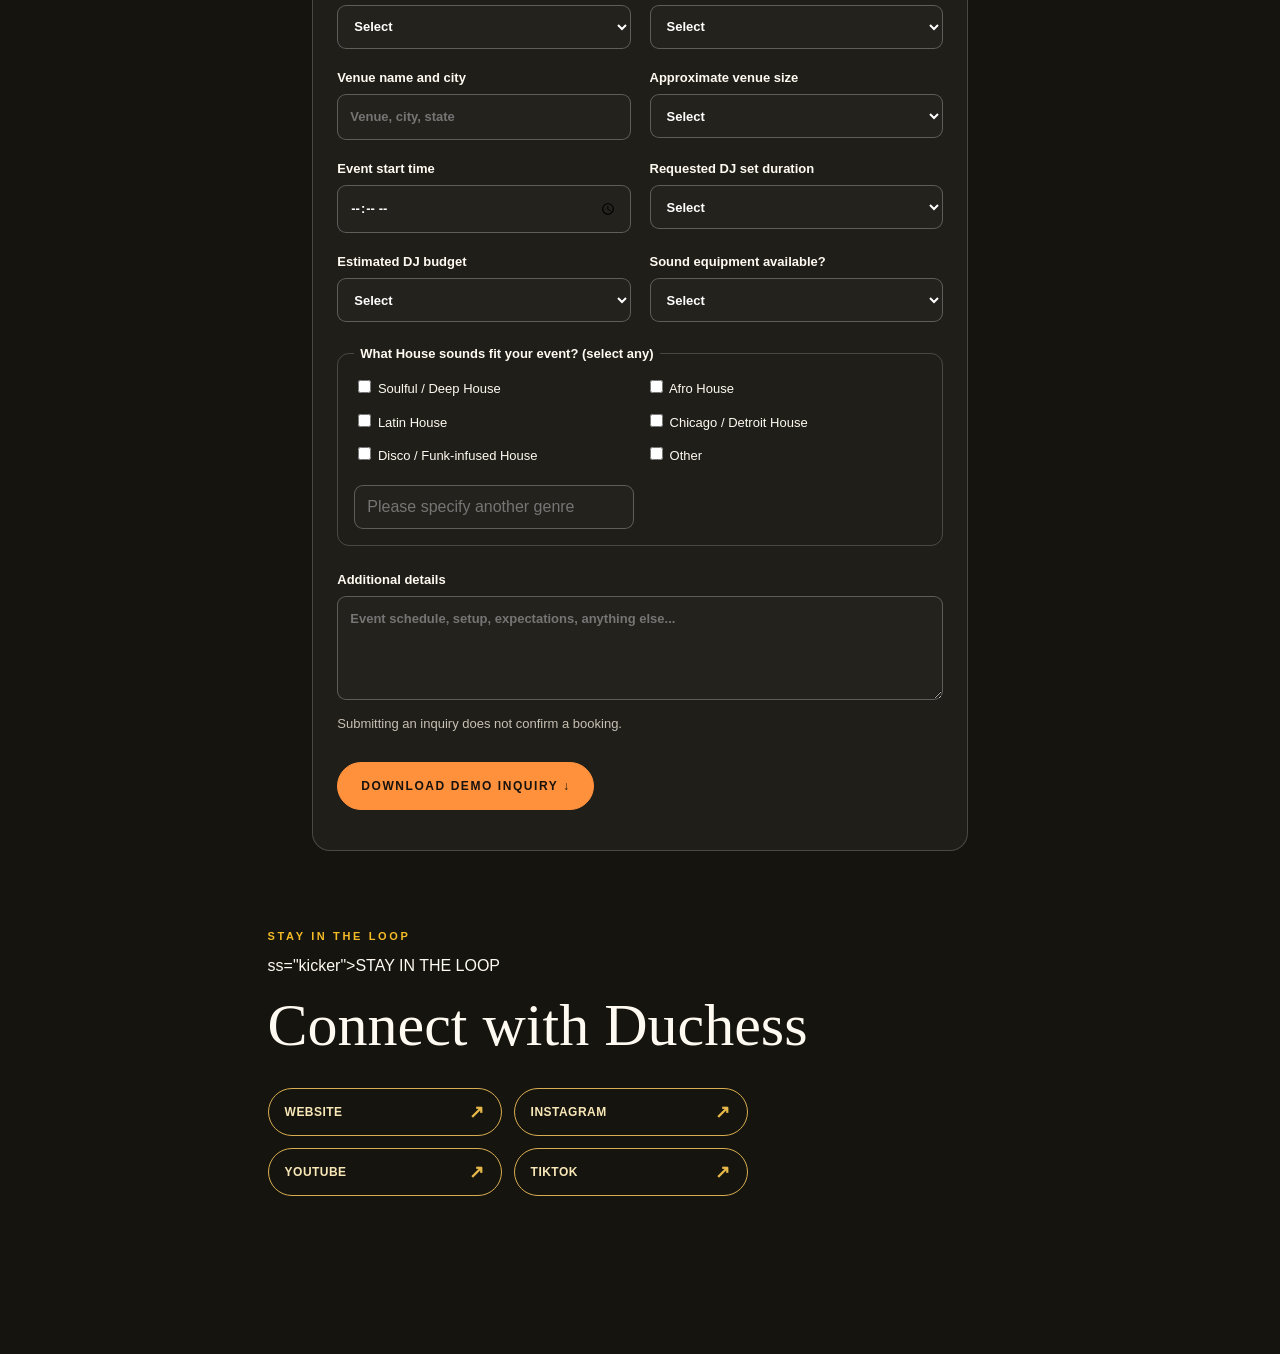
==== commit b7709020: "Fix HTML class attribute in index.html" ====
--- a/index.html
+++ b/index.html
@@ -147,7 +147,7 @@
 <input type="text" name="otherGenre"
 
   placeholder="Please specify another genre"></div></fieldset><label>Additional details <textarea name="notes" rows="4" placeholder="Event schedule, setup, expectations, anything else..."></textarea></label><p class="muted">Submitting an inquiry does not confirm a booking.</p><button class="button primary" type="submit">DOWNLOAD DEMO INQUIRY ↓</button><p id="formMessage" role="status"></p></form></section>
-  <p class="kicker">STAY IN THE LOOP</p>
+  <p cla<p id="connect" class="kicker">STAY IN THE LOOP</p>ss="kicker">STAY IN THE LOOP</p>
   <h2>Connect with Duchess</h2>
   <div class="social-mini-grid">
 
--- a/style.css
+++ b/style.css
@@ -1,202 +1,54 @@
 :root{--bg:#15140f;--fg:#fffaf1;--yellow:#f4bb26;--orange:#ff913d;--muted:#c8c0b3}*{box-sizing:border-box}html{scroll-behavior:smooth}body{margin:0;background:var(--bg);color:var(--fg);font-family:Arial,Helvetica,sans-serif}a{color:inherit;text-decoration:none}button,input,select,textarea{font:inherit}.topbar{position:sticky;top:0;z-index:20;display:flex;justify-content:space-between;align-items:center;padding:15px 5%;background:#14130eea;backdrop-filter:blur(14px);border-bottom:1px solid #ffffff24}.mini-brand{font-weight:900;letter-spacing:.1em}.mini-brand span{color:var(--yellow);margin-left:6px}nav{display:flex;gap:19px;font-size:12px;text-transform:uppercase;letter-spacing:.08em}nav a:hover{color:var(--yellow)}.menu{display:none;background:none;border:0;color:white;font-size:24px}.hero{position:relative;overflow:hidden;min-height:760px;background:#14140f}.flower-layer{position:absolute;inset:0;background:linear-gradient(90deg,#090909e6,#0909097c),linear-gradient(0deg,#0b0b0be6,transparent 45%),url('assets/images/sunflowers.jpg') center/cover;filter:saturate(.85)}.hero-inner{position:relative;max-width:1100px;min-height:760px;margin:auto;padding:54px 5% 80px}.hero-logo{position:relative;z-index:3;width:230px;max-width:50%;mix-blend-mode:screen}.eyebrow,.kicker{letter-spacing:.24em;font-size:11px;color:var(--yellow);font-weight:bold}.eyebrow{position:relative;z-index:3}.portrait-wrap{position:absolute;right:1%;bottom:0;width:55%;height:92%;overflow:hidden;mask-image:linear-gradient(to bottom,transparent 0%,black 12%,black 70%,transparent 100%);-webkit-mask-image:linear-gradient(to bottom,transparent 0%,black 12%,black 70%,transparent 100%);opacity:.92}.portrait-wrap:after{content:'';position:absolute;inset:0;background:linear-gradient(90deg,#10100cb8,transparent 45%),linear-gradient(0deg,#10100c80,transparent 55%);pointer-events:none}.portrait-wrap img{width:100%;height:100%;object-fit:cover;object-position:center 27%;filter:contrast(1.04)}.hero-copy{position:absolute;z-index:4;left:5%;bottom:110px;max-width:600px}.hero h1{font-family:Georgia,serif;font-size:clamp(42px,6vw,82px);line-height:.99;font-weight:normal;letter-spacing:-.04em;text-shadow:0 3px 25px #000b}.hero h1 em{font-weight:normal}.hero-copy p{font-size:12px;letter-spacing:.25em;line-height:1.8}.actions{display:flex;gap:12px;flex-wrap:wrap;margin-top:24px}.button{display:inline-block;cursor:pointer;border-radius:100px;padding:16px 23px;font-size:12px;font-weight:800;letter-spacing:.13em;text-align:center;border:1px solid #fff9;background:transparent;color:white}.button.primary{background:var(--orange);border-color:var(--orange);color:#18120d}.button:hover{transform:translateY(-2px)}.quicklinks{position:relative;z-index:5;max-width:1100px;margin:-50px auto 60px;padding:0 18px;display:grid;grid-template-columns:repeat(4,1fr);gap:12px}.quicklinks a{min-height:150px;background:#181613e8;border:1px solid #ffffff52;border-radius:18px;text-align:center;display:flex;flex-direction:column;justify-content:center;gap:9px;font-weight:800;letter-spacing:.1em;font-size:13px;backdrop-filter:blur(10px)}.quicklinks span{font-size:35px;color:var(--yellow)}.quicklinks small{font-size:9px;color:#c9c3b7}.content{max-width:1000px;margin:0 auto;padding:65px 6%;scroll-margin-top:70px}.content h2{font-family:Georgia,serif;font-size:clamp(36px,5vw,60px);font-weight:normal;margin:8px 0 25px}.content p{line-height:1.7}.panel{padding:30px;border:1px solid #ffffff30;border-radius:18px;background:#ffffff09}.muted{color:var(--muted);font-size:13px}.linkgrid{display:grid;grid-template-columns:repeat(2,1fr);gap:12px}.linkgrid a{border:1px solid #ffffff55;border-radius:12px;padding:22px;background:#ffffff0c}.linkgrid a:hover{border-color:var(--yellow)}.cue{display:grid;grid-template-columns:200px 1fr;gap:30px;align-items:center}.cue img{width:100%;border-radius:50%}.notice{background:#ff913d1c;border:1px solid #ff913d80;border-radius:12px;padding:14px 18px;font-size:13px;margin:24px 0}form{padding:24px;border-radius:18px;background:#ffffff0b;border:1px solid #ffffff30}label{display:block;font-size:13px;font-weight:bold;line-height:1.5}input:not([type=checkbox]),select,textarea{display:block;width:100%;margin-top:7px;background:#23221d;border:1px solid #ffffff44;color:white;border-radius:9px;padding:12px;min-height:44px}input:focus,select:focus,textarea:focus{outline:2px solid var(--yellow)}.form-grid{display:grid;grid-template-columns:repeat(2,1fr);gap:19px}fieldset{border:1px solid #ffffff30;border-radius:12px;margin:24px 0;padding:16px}legend{font-size:13px;font-weight:bold;padding:0 6px}.checks{display:grid;grid-template-columns:repeat(2,1fr);gap:12px}.checks label{font-weight:normal}input[type=checkbox]{accent-color:var(--orange)}form>label{margin-top:20px}form .button{margin-top:14px}footer{border-top:1px solid #ffffff26;text-align:center;color:#aaa;padding:30px 15px;font-size:12px}@media(max-width:700px){nav{display:none;position:absolute;top:100%;right:0;left:0;background:#16150ff5;padding:22px;flex-direction:column}nav.open{display:flex}.menu{display:block}.hero,.hero-inner{min-height:760px}.hero-inner{padding:28px 5%}.hero-logo{width:170px}.portrait-wrap{width:93%;height:75%;right:-15%;bottom:0;opacity:.8}.hero-copy{bottom:100px}.hero h1{font-size:clamp(42px,10vw,62px)}.hero-copy p{font-size:10px}.actions{flex-direction:column;align-items:flex-start}.button{padding:14px 20px}.quicklinks{grid-template-columns:repeat(2,1fr);margin-top:-45px}.quicklinks a{min-height:125px}.cue{grid-template-columns:100px 1fr;gap:15px}.form-grid,.checks,.linkgrid{grid-template-columns:1fr}.content{padding:50px 6%}}@media(prefers-reduced-motion:reduce){html{scroll-behavior:auto}.button:hover{transform:none}}
-/* DJ DUCHESS SOCIAL HUB */
+/* DJ DUCHESS — MINI SOCIAL BUTTONS */
 
-.social-hub {
+.social-mini-grid {
   display: grid;
   grid-template-columns: repeat(2, minmax(0, 1fr));
   gap: 12px;
-  max-width: 620px;
-  margin: 24px auto 0;
+  max-width: 480px;
+  margin: 28px 0;
 }
 
-.social-hub a {
+.social-mini-grid a {
   display: flex;
   align-items: center;
-  gap: 10px;
-  min-height: 72px;
-  padding: 16px;
-  background: #17150e;
-  border: 1px solid #c6a34a;
-  border-radius: 16px;
+  justify-content: space-between;
+  gap: 8px;
+  min-height: 48px;
+  padding: 12px 16px;
+  border: 1px solid #d8ac50;
+  border-radius: 30px;
+  background: transparent;
   color: #f8e7b7;
   text-decoration: none;
+  font-family: Arial, sans-serif;
+  font-size: 12px;
   font-weight: 700;
-  transition: transform 0.2s ease, background 0.2s ease;
+  letter-spacing: 0.04em;
+  transition: background 0.2s ease;
 }
 
-.social-hub a:hover {
+.social-mini-grid a:hover {
   background: #30260f;
-  transform: translateY(-3px);
 }
 
-.social-hub a:focus-visible {
+.social-mini-grid a:focus-visible {
   outline: 2px solid #f8e7b7;
   outline-offset: 3px;
 }
 
-.social-icon {
-  font-size: 24px;
-}
-
-.social-arrow {
-  margin-left: auto;
+.social-mini-grid a span {
+  color: #e6b84a;
   font-size: 18px;
-  color: #e6b84a;
 }
 
 @media (max-width: 360px) {
-  .social-hub a {
-    padding: 12px;
-    font-size: 13px;
+  .social-mini-grid {
+    gap: 8px;
   }
 
-  .social-icon {
-    font-size: 20px;
+  .social-mini-grid a {
+    padding: 10px;
+    font-size: 11px;
   }
 }
-
-@media (prefers-reduced-motion: reduce) {
-  .social-hub a {
-    transition: none;
-  }
-}
-/* ==================================
-   DJ DUCHESS — CONNECT SECTION
-================================== */
-
-.duchess-connect {
-  padding-top: 85px;
-  padding-bottom: 100px;
-  background: #12100c;
-}
-
-.duchess-connect > .kicker {
-  text-align: center;
-  color: #e6b84a;
-  letter-spacing: 0.35em;
-}
-
-.duchess-connect > h2 {
-  text-align: center;
-  font-family: Arial, sans-serif;
-  font-size: clamp(32px, 6vw, 64px);
-  font-weight: 800;
-  line-height: 1.1;
-  letter-spacing: -0.04em;
-  color: #f8e7b7;
-  margin: 25px auto 65px;
-}
-
-.connect-layout {
-  display: grid;
-  grid-template-columns: 1fr 1fr;
-  gap: 40px;
-  max-width: 1000px;
-  margin: 0 auto;
-}
-
-.connect-column {
-  display: flex;
-  flex-direction: column;
-  gap: 16px;
-  min-width: 0;
-}
-
-.connect-column h3 {
-  color: #e6b84a;
-  font-family: Arial, sans-serif;
-  font-size: 16px;
-  font-weight: 800;
-  letter-spacing: 0.2em;
-  margin: 0 0 10px;
-}
-
-.connect-button {
-  display: flex;
-  align-items: center;
-  justify-content: space-between;
-  gap: 8px;
-  width: 100%;
-  min-height: 62px;
-  padding: 15px 24px;
-  border: 1.5px solid #d8ac50;
-  border-radius: 50px;
-  background: transparent;
-  color: #f8e7b7;
-  text-decoration: none;
-  font-family: Arial, sans-serif;
-  font-size: 14px;
-  font-weight: 700;
-  letter-spacing: 0.04em;
-  transition: background 0.2s ease, transform 0.2s ease;
-}
-
-.connect-button:hover {
-  background: #30260f;
-  transform: translateY(-2px);
-}
-
-.connect-button:focus-visible {
-  outline: 2px solid #fff;
-  outline-offset: 4px;
-}
-
-.connect-button span:last-child {
-  color: #e6b84a;
-  font-size: 24px;
-  flex-shrink: 0;
-}
-
-.connect-primary {
-  background: linear-gradient(120deg, #fff0ca, #d9a849);
-  color: #17150e;
-  border-color: #e6b84a;
-}
-
-.connect-primary span:last-child {
-  color: #17150e;
-}
-
-/* MOBILE */
-
-@media (max-width: 600px) {
-  .duchess-connect {
-    padding: 65px 18px 85px;
-  }
-
-  .duchess-connect > h2 {
-    font-size: clamp(30px, 8vw, 42px);
-    margin-bottom: 45px;
-  }
-
-  .connect-layout {
-    grid-template-columns: repeat(2, minmax(0, 1fr));
-    gap: 12px;
-  }
-
-  .connect-column {
-    gap: 12px;
-  }
-
-  .connect-column h3 {
-    font-size: 12px;
-    letter-spacing: 0.12em;
-  }
-
-  .connect-button {
-    min-height: 58px;
-    padding: 12px;
-    font-size: 10px;
-    letter-spacing: 0;
-  }
-
-  .connect-button span:last-child {
-    font-size: 18px;
-  }
-}
-
-@media (prefers-reduced-motion: reduce) {
-  .connect-button {
-    transition: none;
-  }
-}
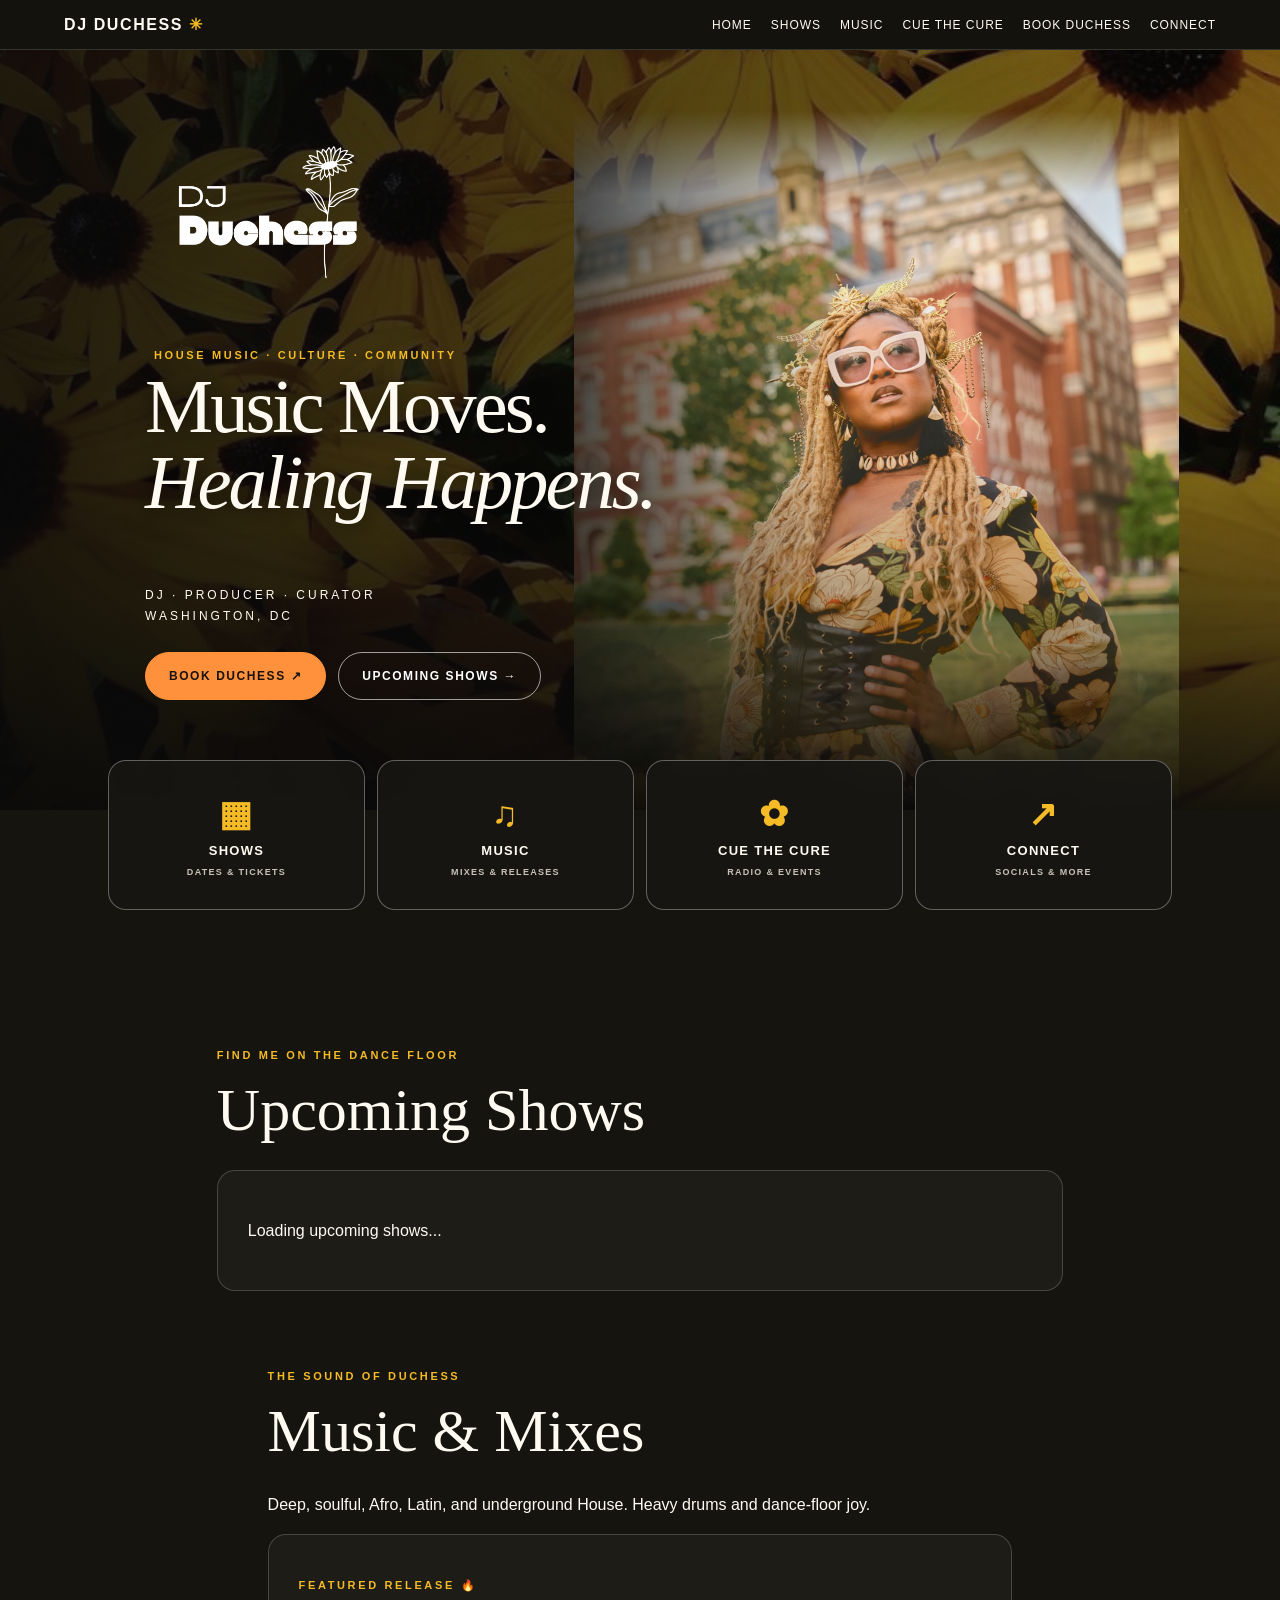
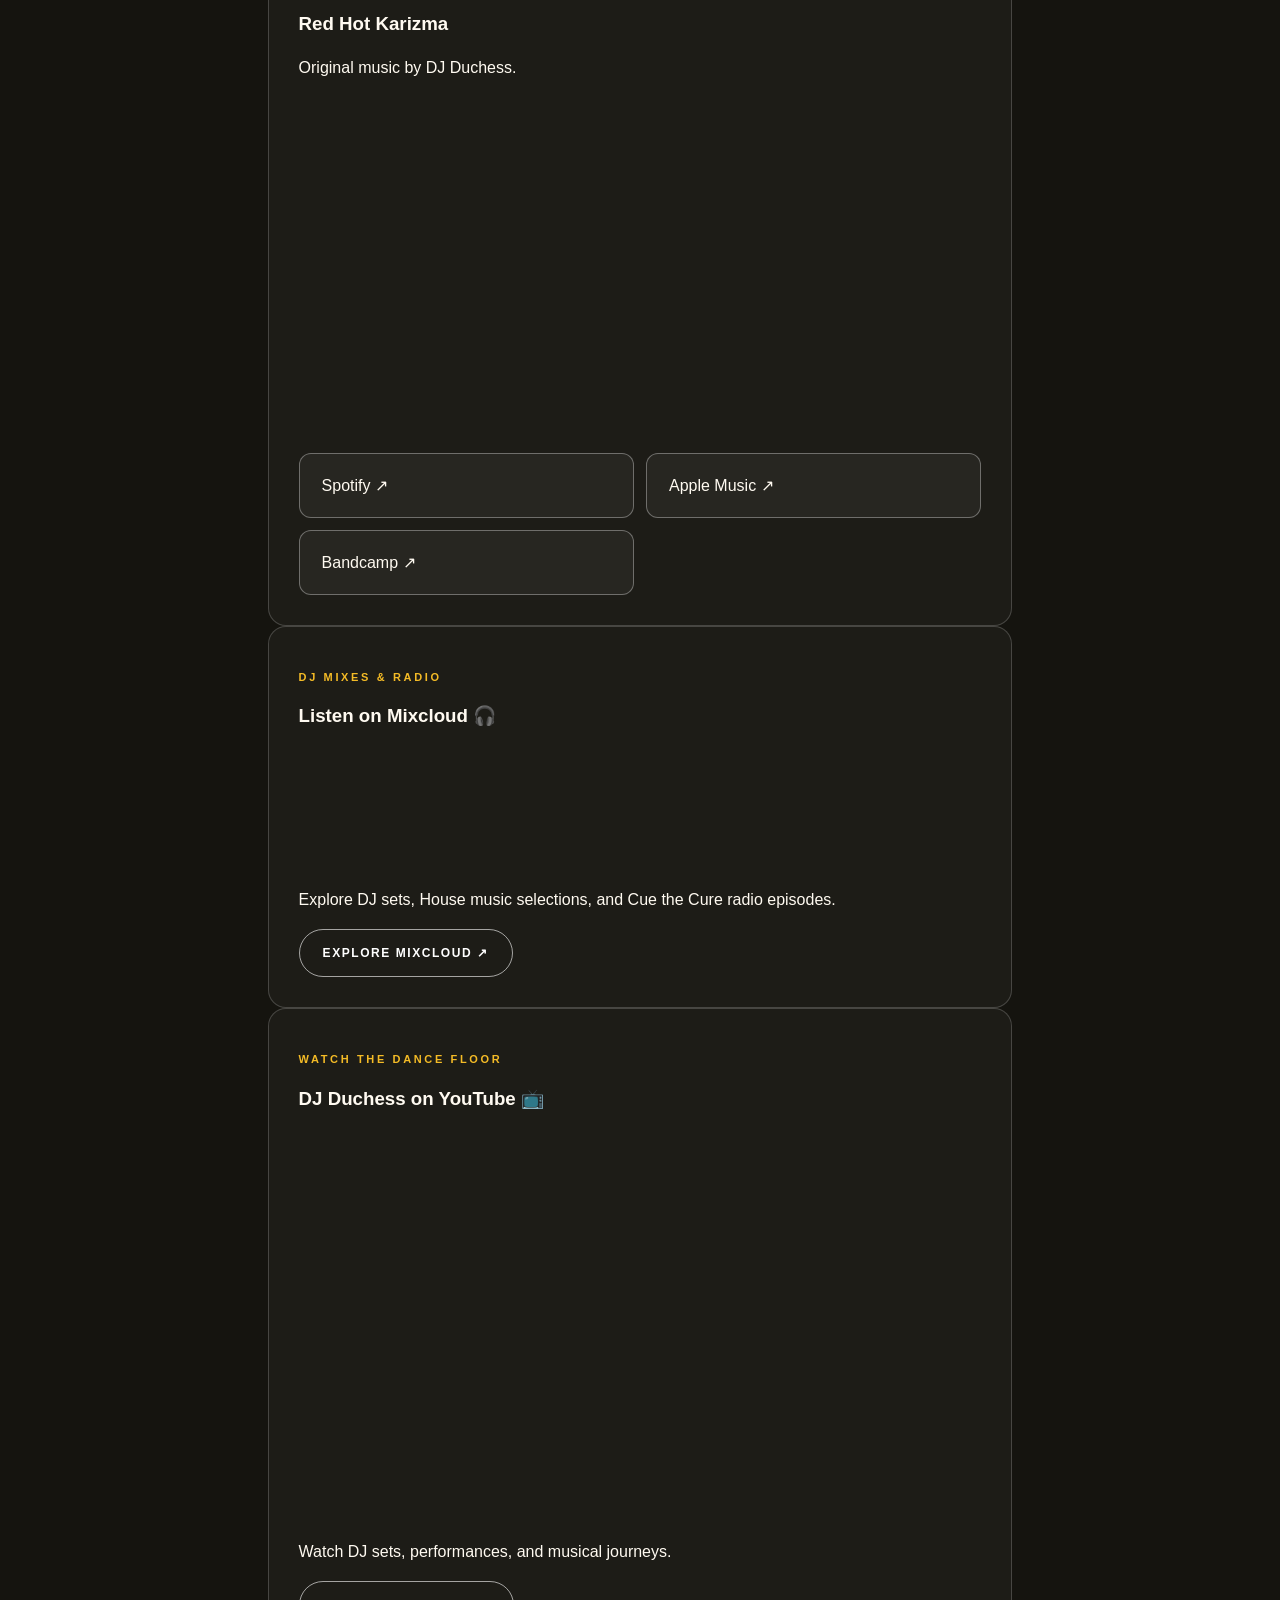
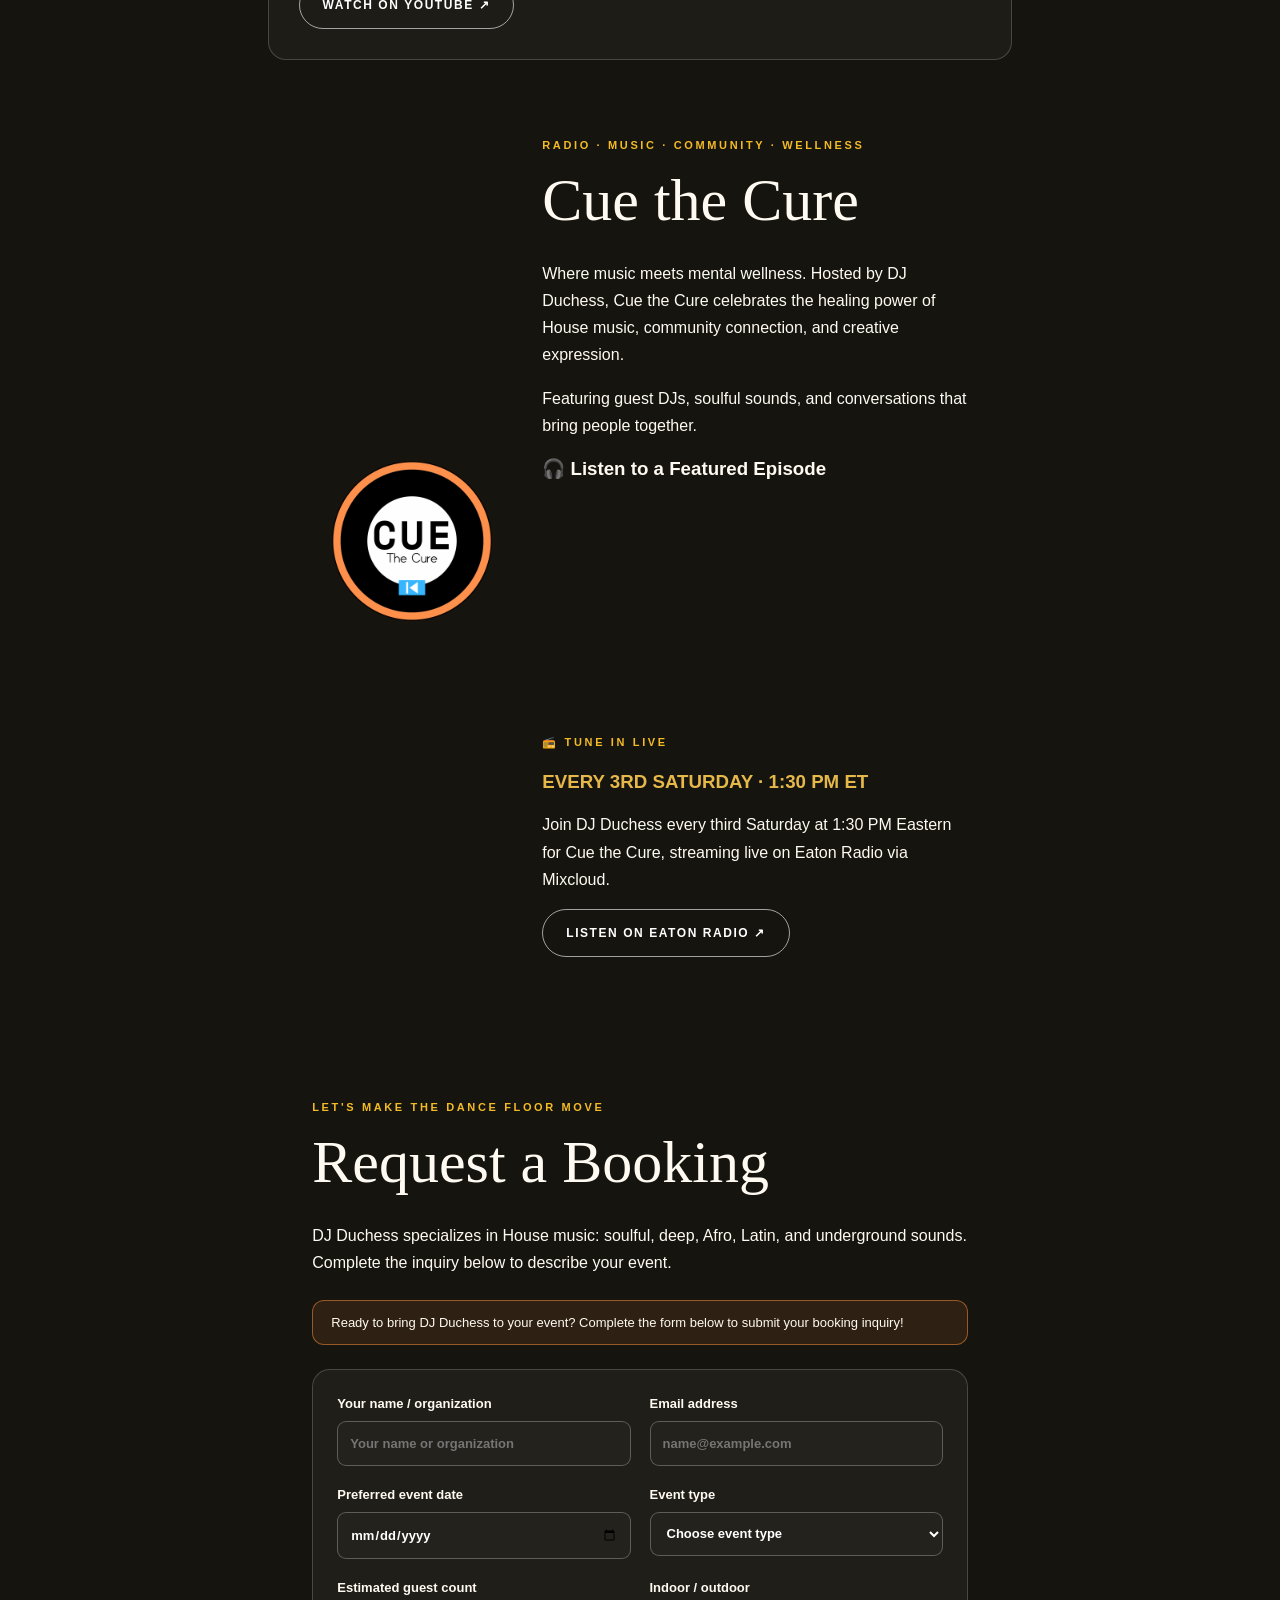
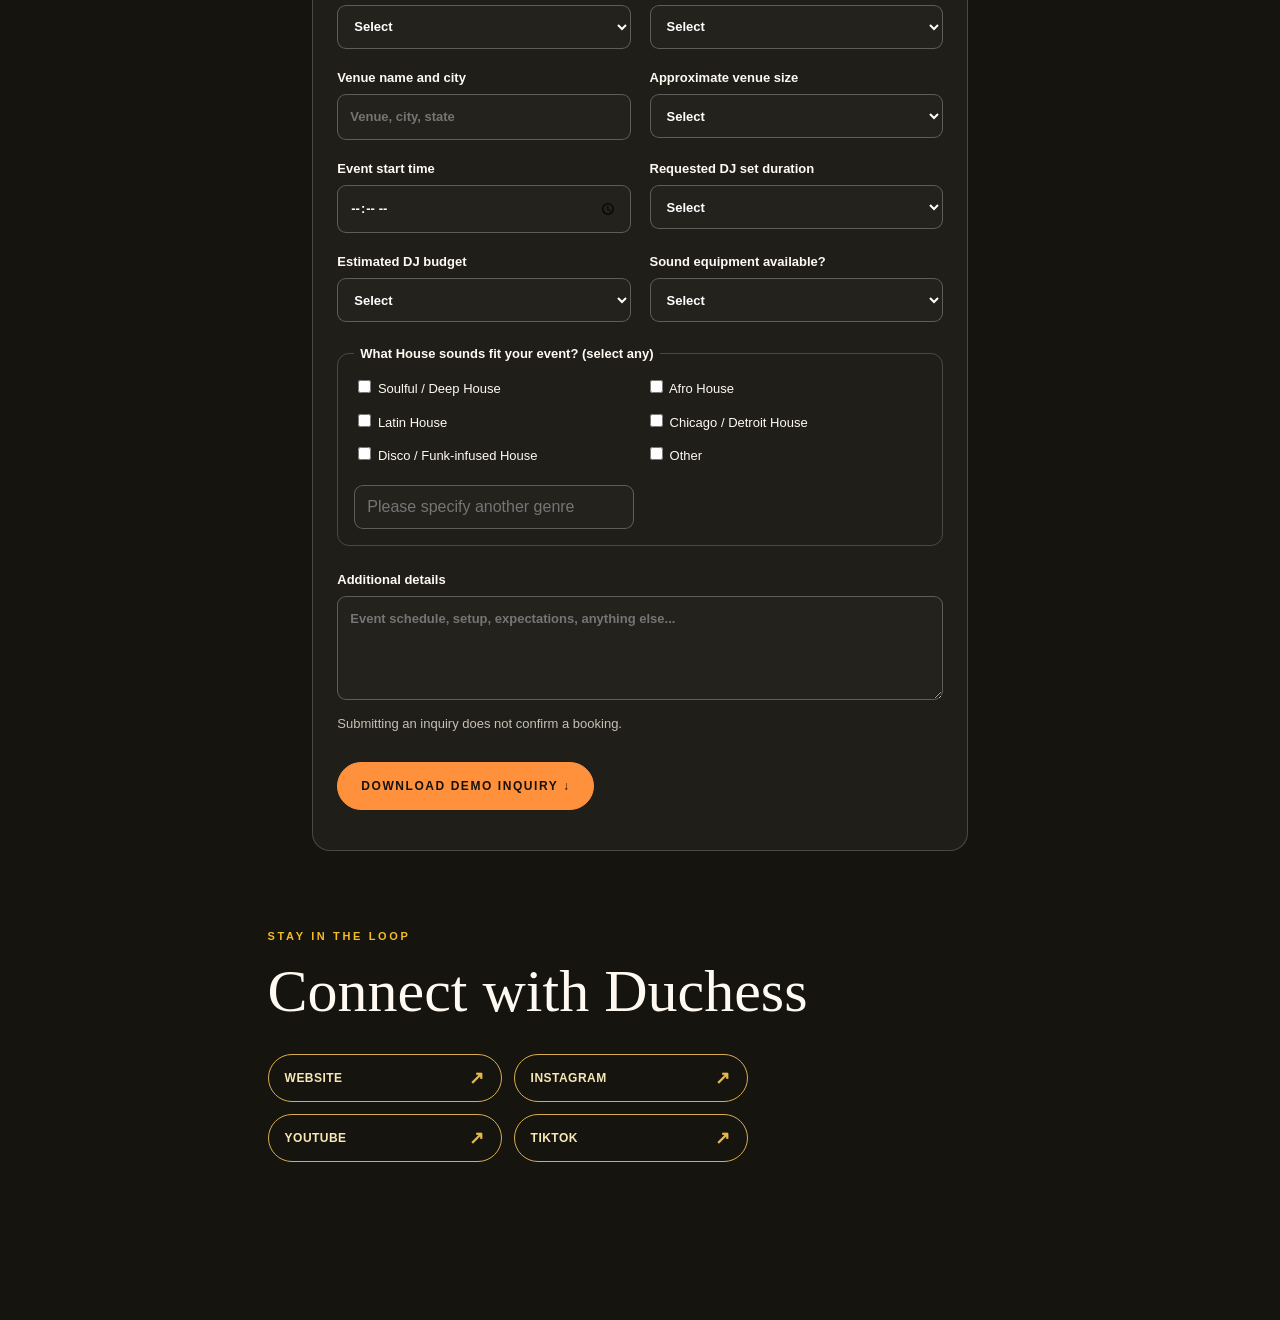
==== commit 905d270f: "Fix HTML structure for 'STAY IN THE LOOP' section" ====
--- a/index.html
+++ b/index.html
@@ -147,7 +147,7 @@
 <input type="text" name="otherGenre"
 
   placeholder="Please specify another genre"></div></fieldset><label>Additional details <textarea name="notes" rows="4" placeholder="Event schedule, setup, expectations, anything else..."></textarea></label><p class="muted">Submitting an inquiry does not confirm a booking.</p><button class="button primary" type="submit">DOWNLOAD DEMO INQUIRY ↓</button><p id="formMessage" role="status"></p></form></section>
-  <p cla<p id="connect" class="kicker">STAY IN THE LOOP</p>ss="kicker">STAY IN THE LOOP</p>
+  <p cla<p id="connect" class="kicker">STAY IN THE LOOP</p>
   <h2>Connect with Duchess</h2>
   <div class="social-mini-grid">
 
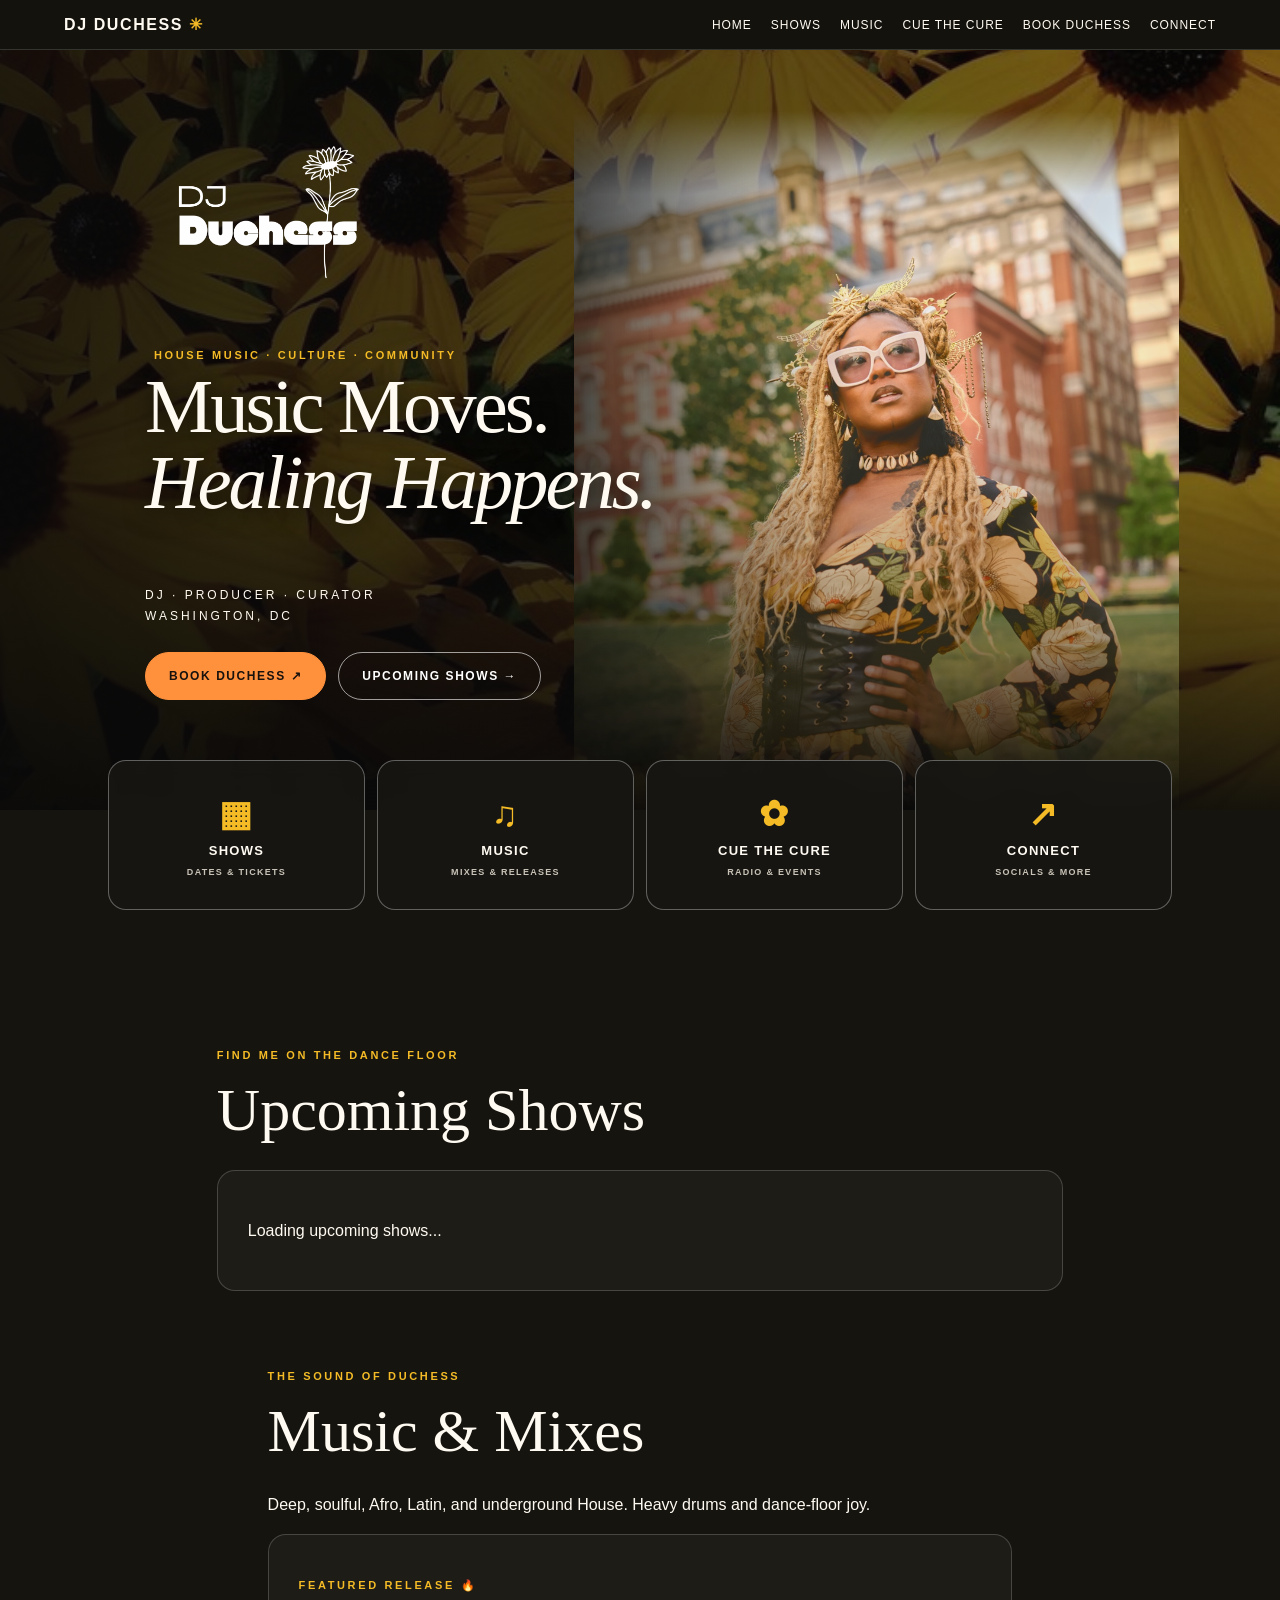
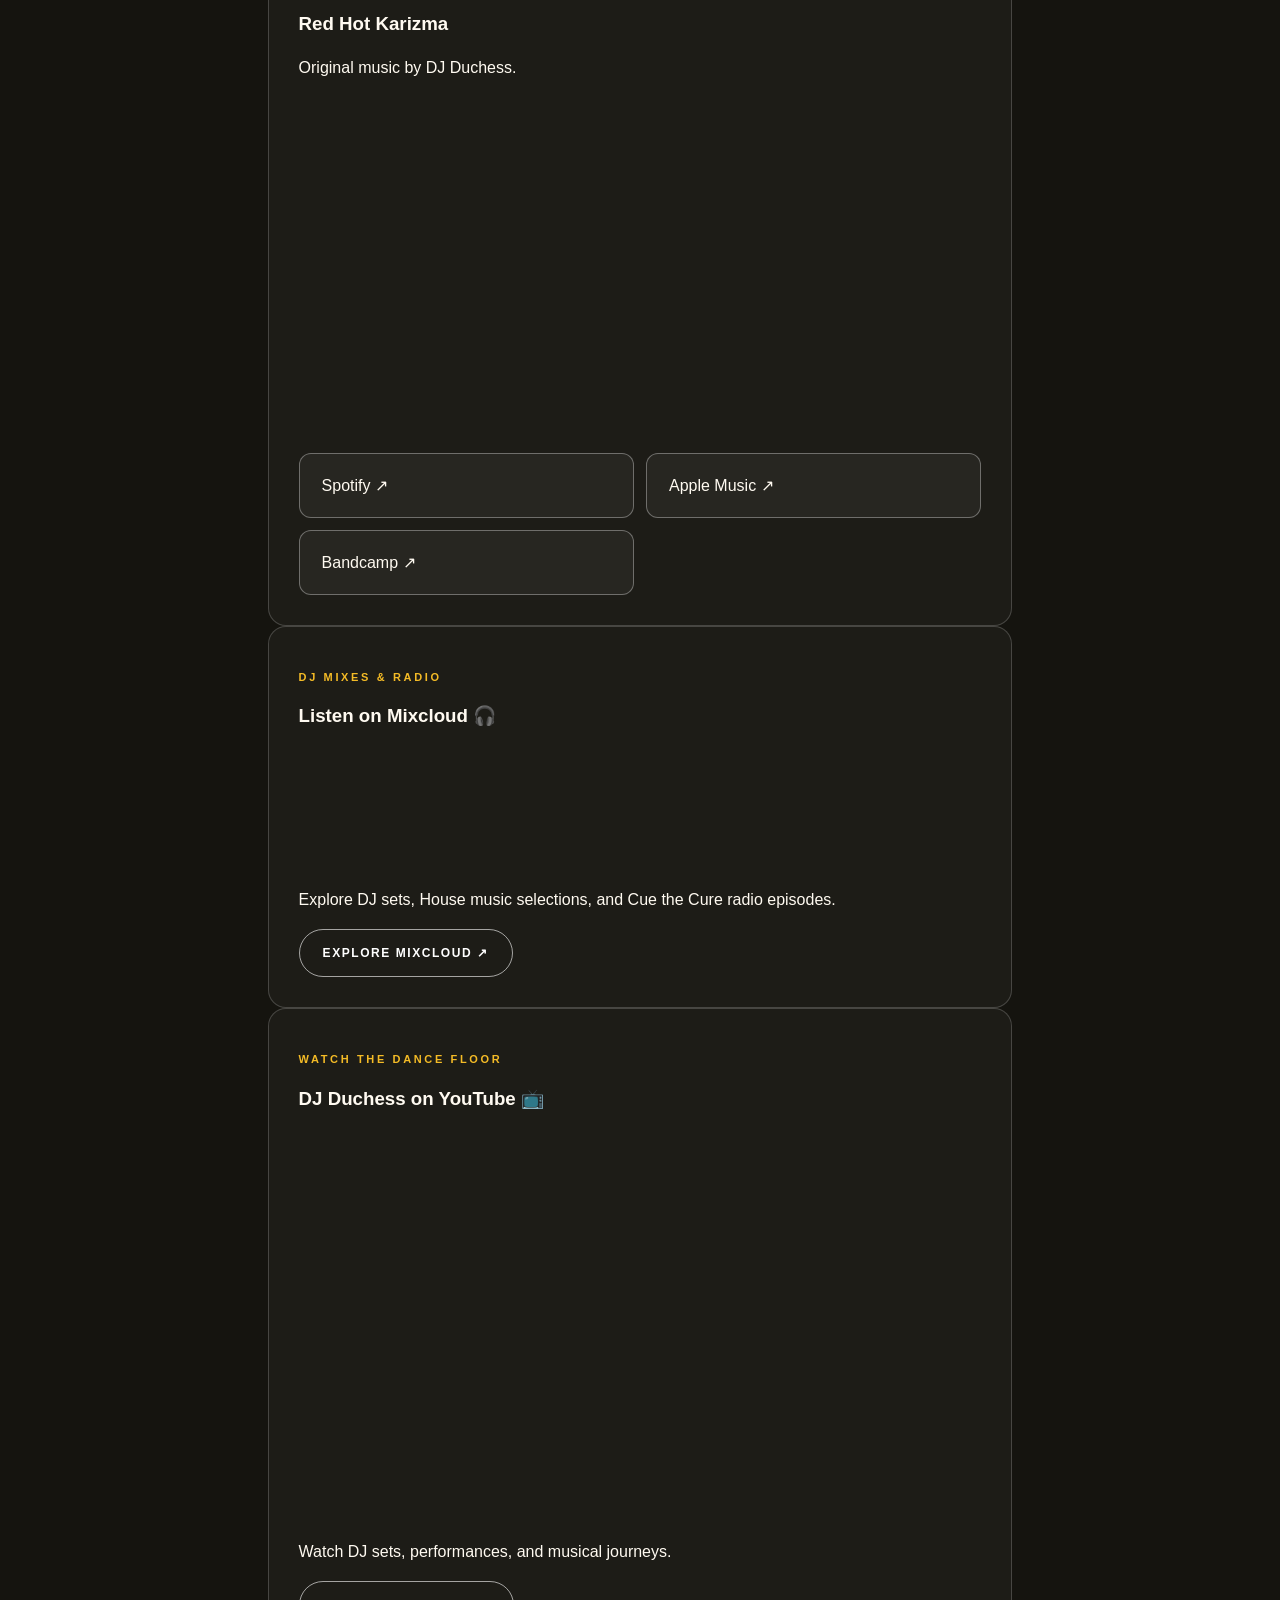
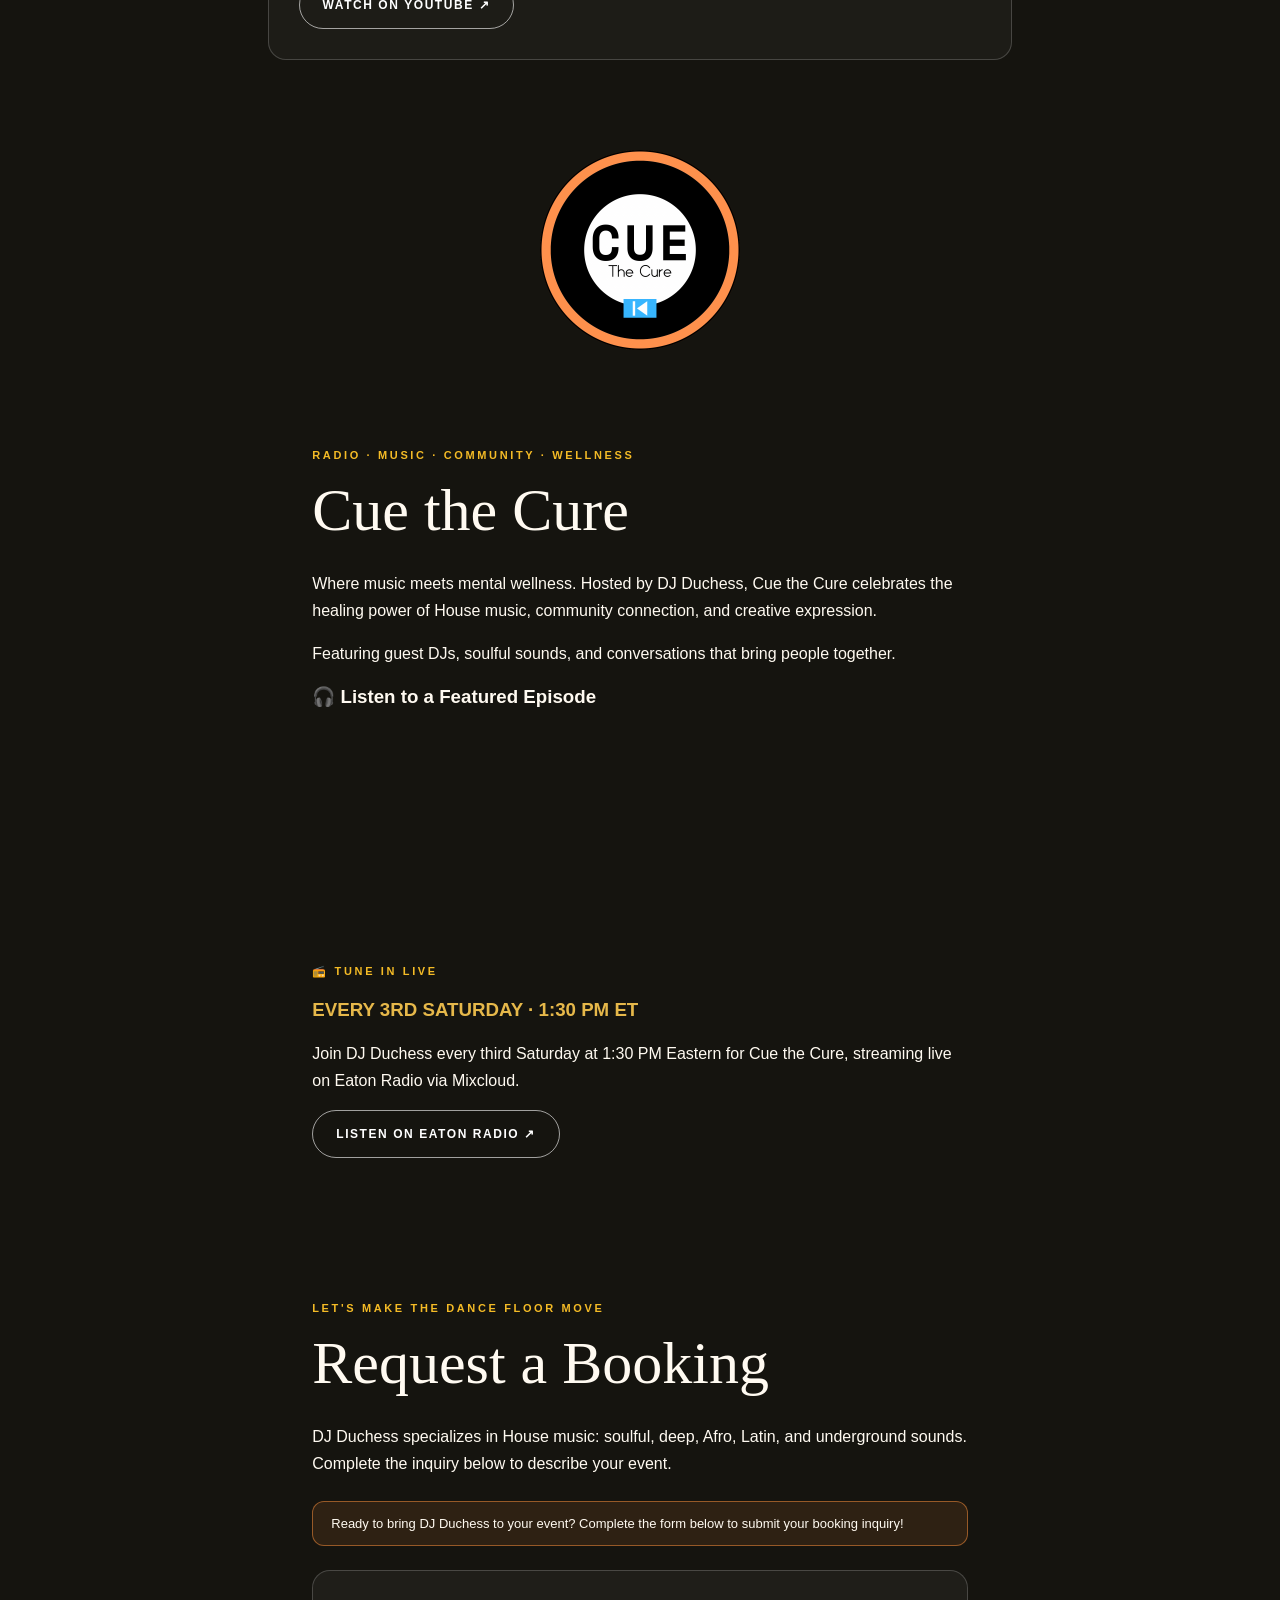
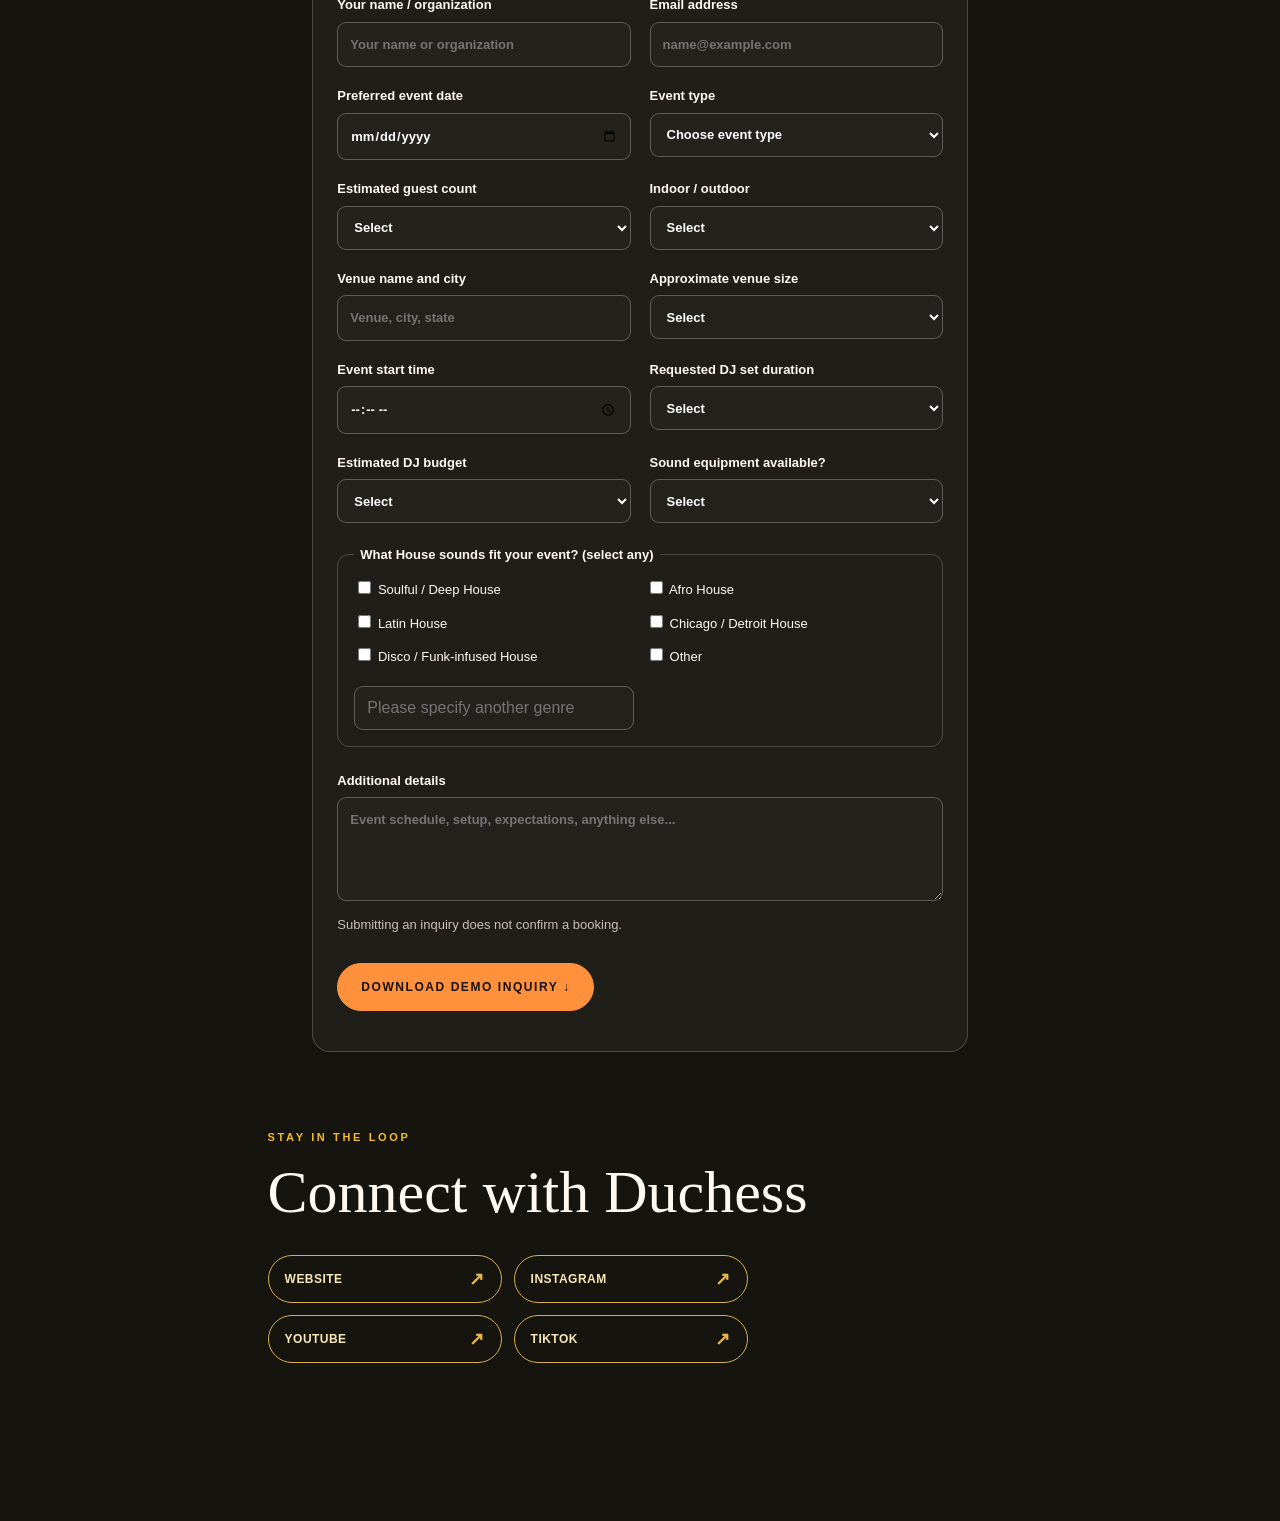
==== commit 269ce8ae: "Add script tag to include script.js" ====
--- a/index.html
+++ b/index.html
@@ -171,3 +171,6 @@
 
   
 </section>
+  <script src="script.js"></script>
+</body>
+</html>
--- a/style.css
+++ b/style.css
@@ -52,3 +52,29 @@
     font-size: 11px;
   }
 }
+/* CUE THE CURE — LARGER LOGO */
+
+.cue {
+  display: flex;
+  flex-direction: column;
+  align-items: center;
+}
+
+.cue > img {
+  width: 200px;
+  max-width: 65%;
+  height: auto;
+  display: block;
+  margin: 0 auto 30px;
+  object-fit: contain;
+}
+
+.cue > div {
+  width: 100%;
+}
+
+@media (min-width: 768px) {
+  .cue > img {
+    width: 250px;
+  }
+}
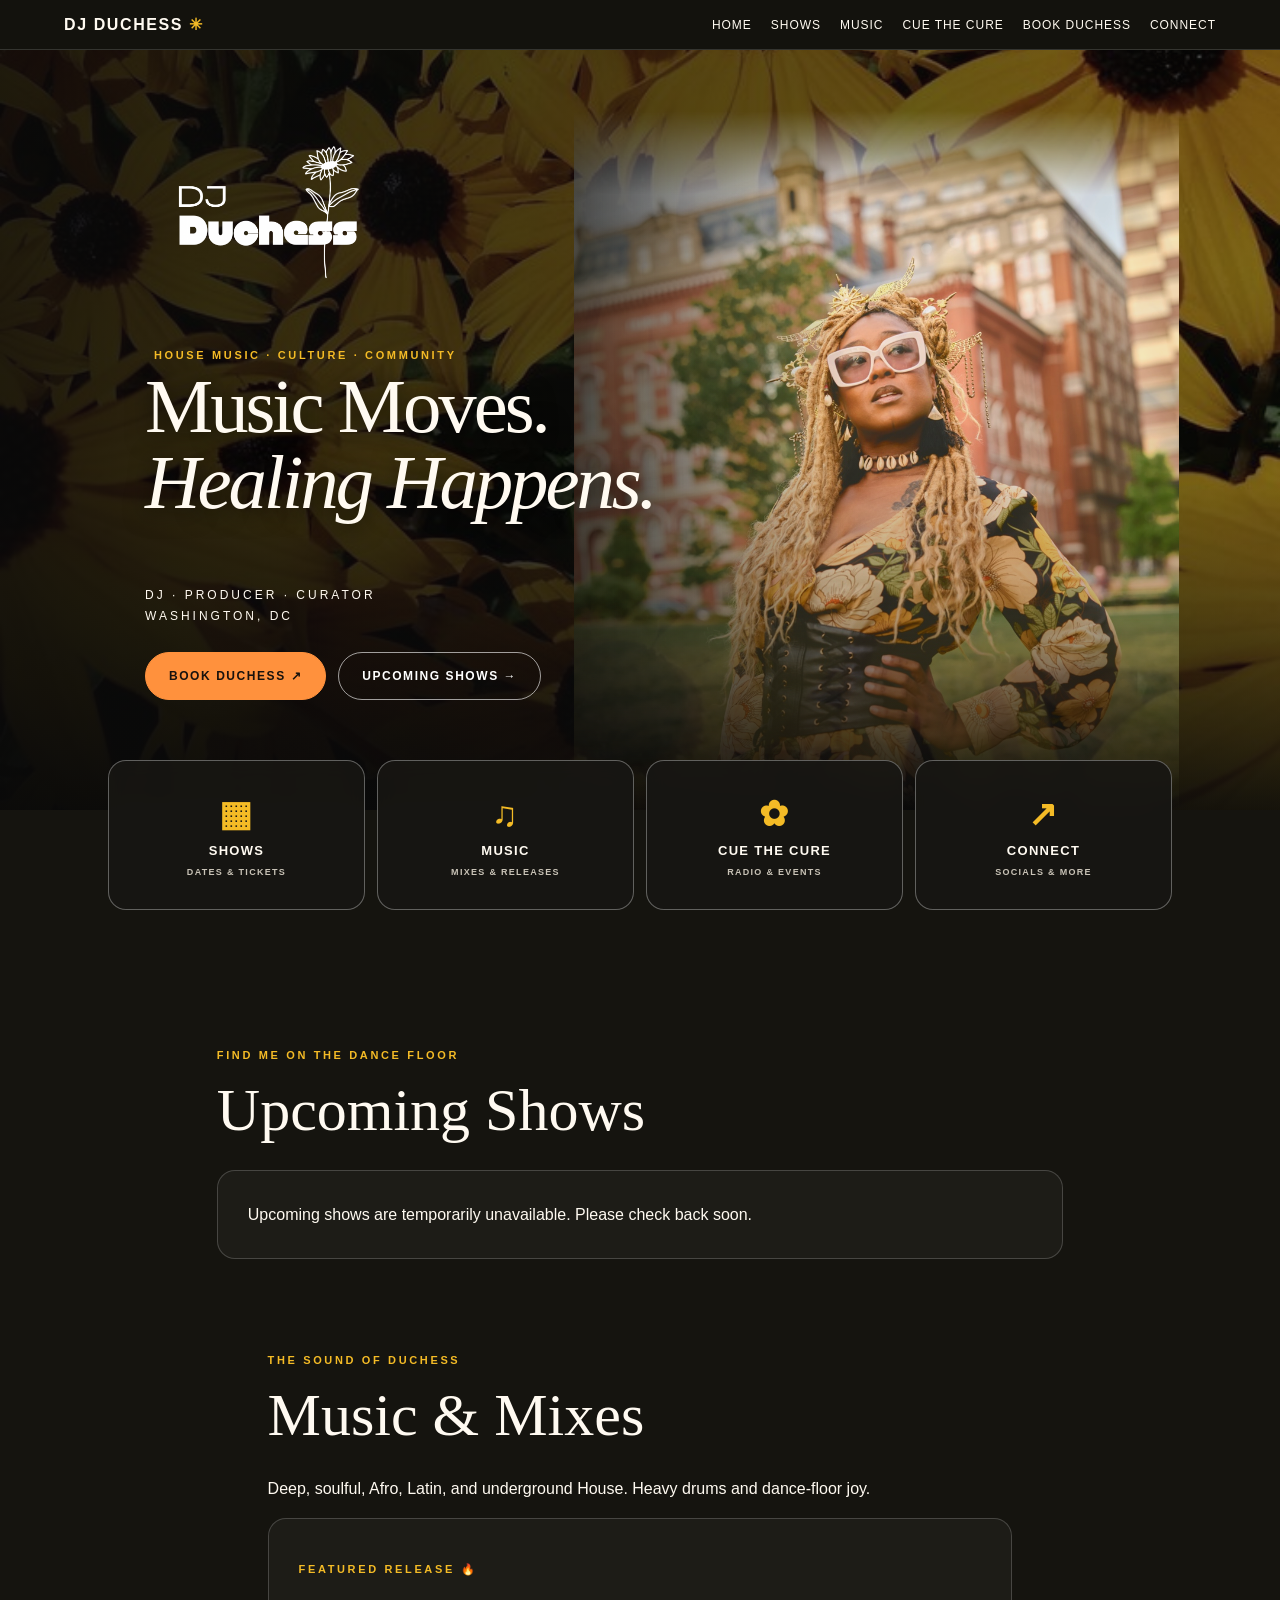
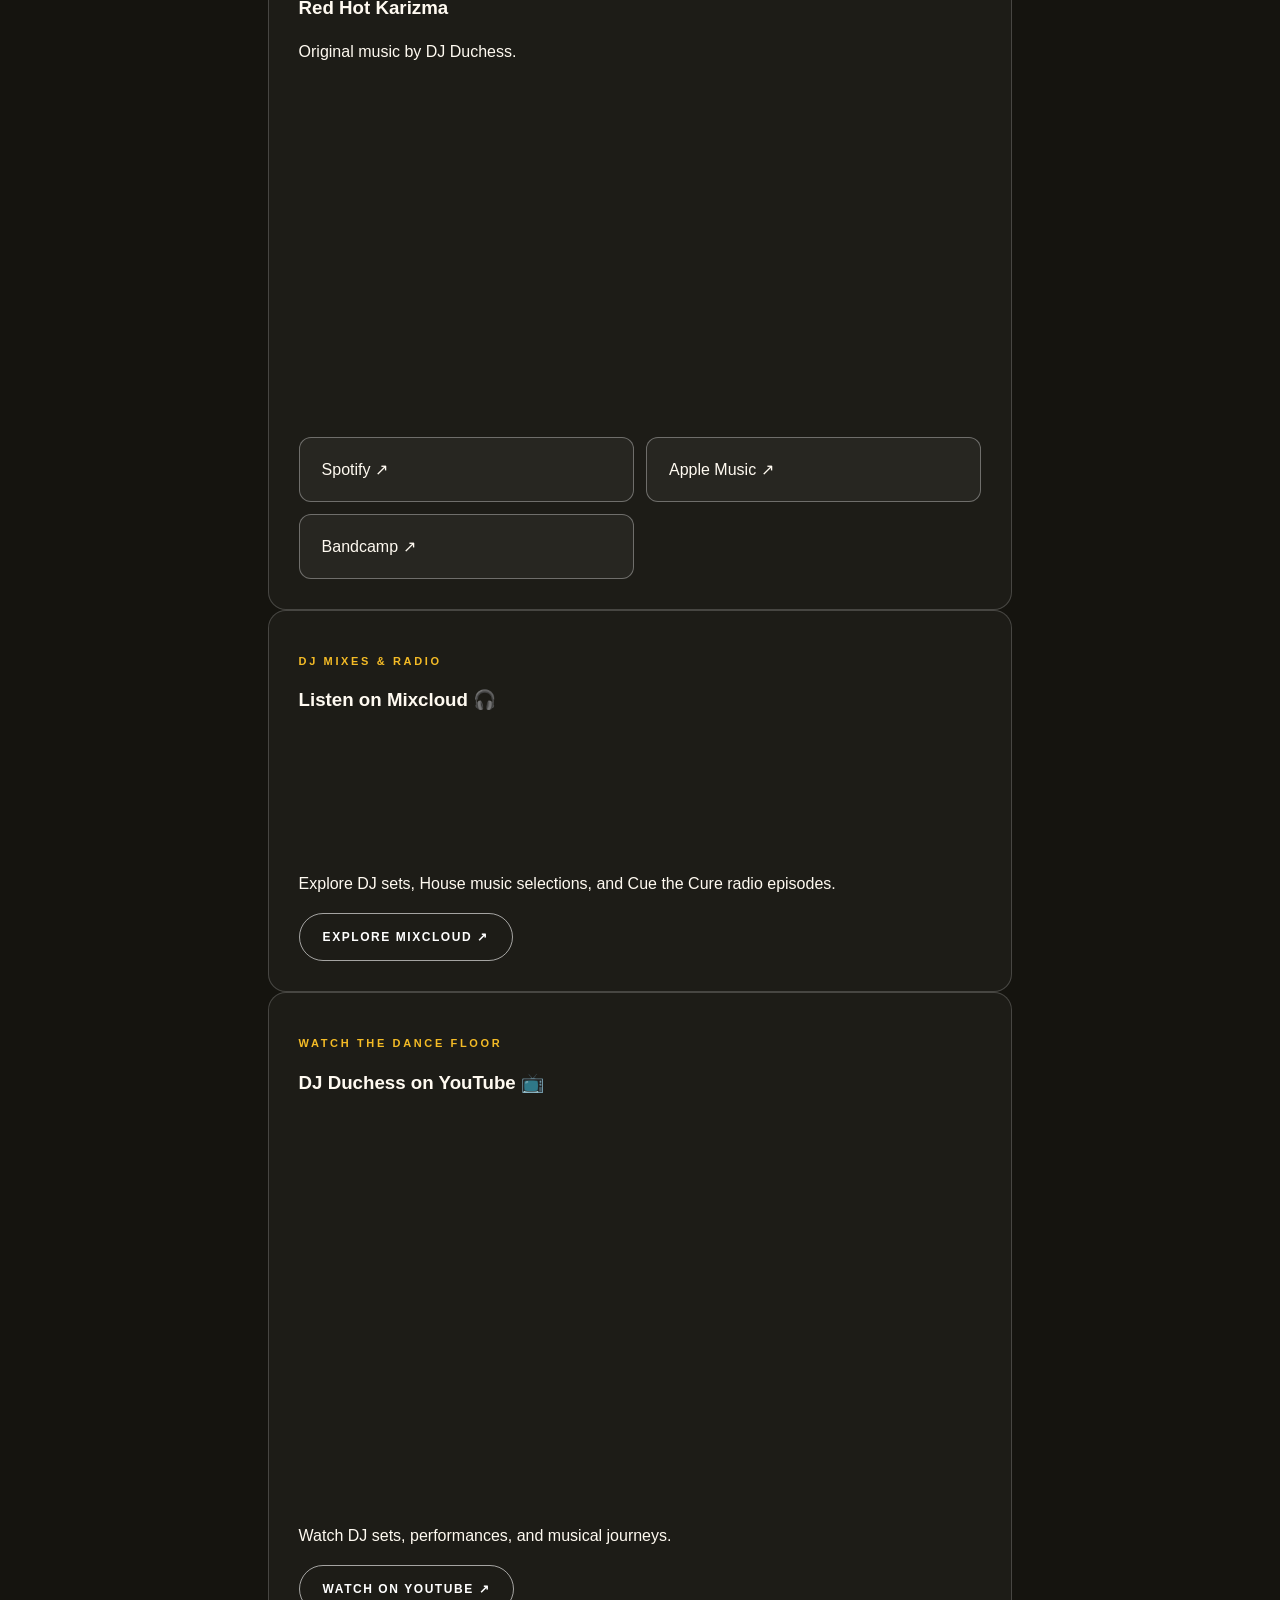
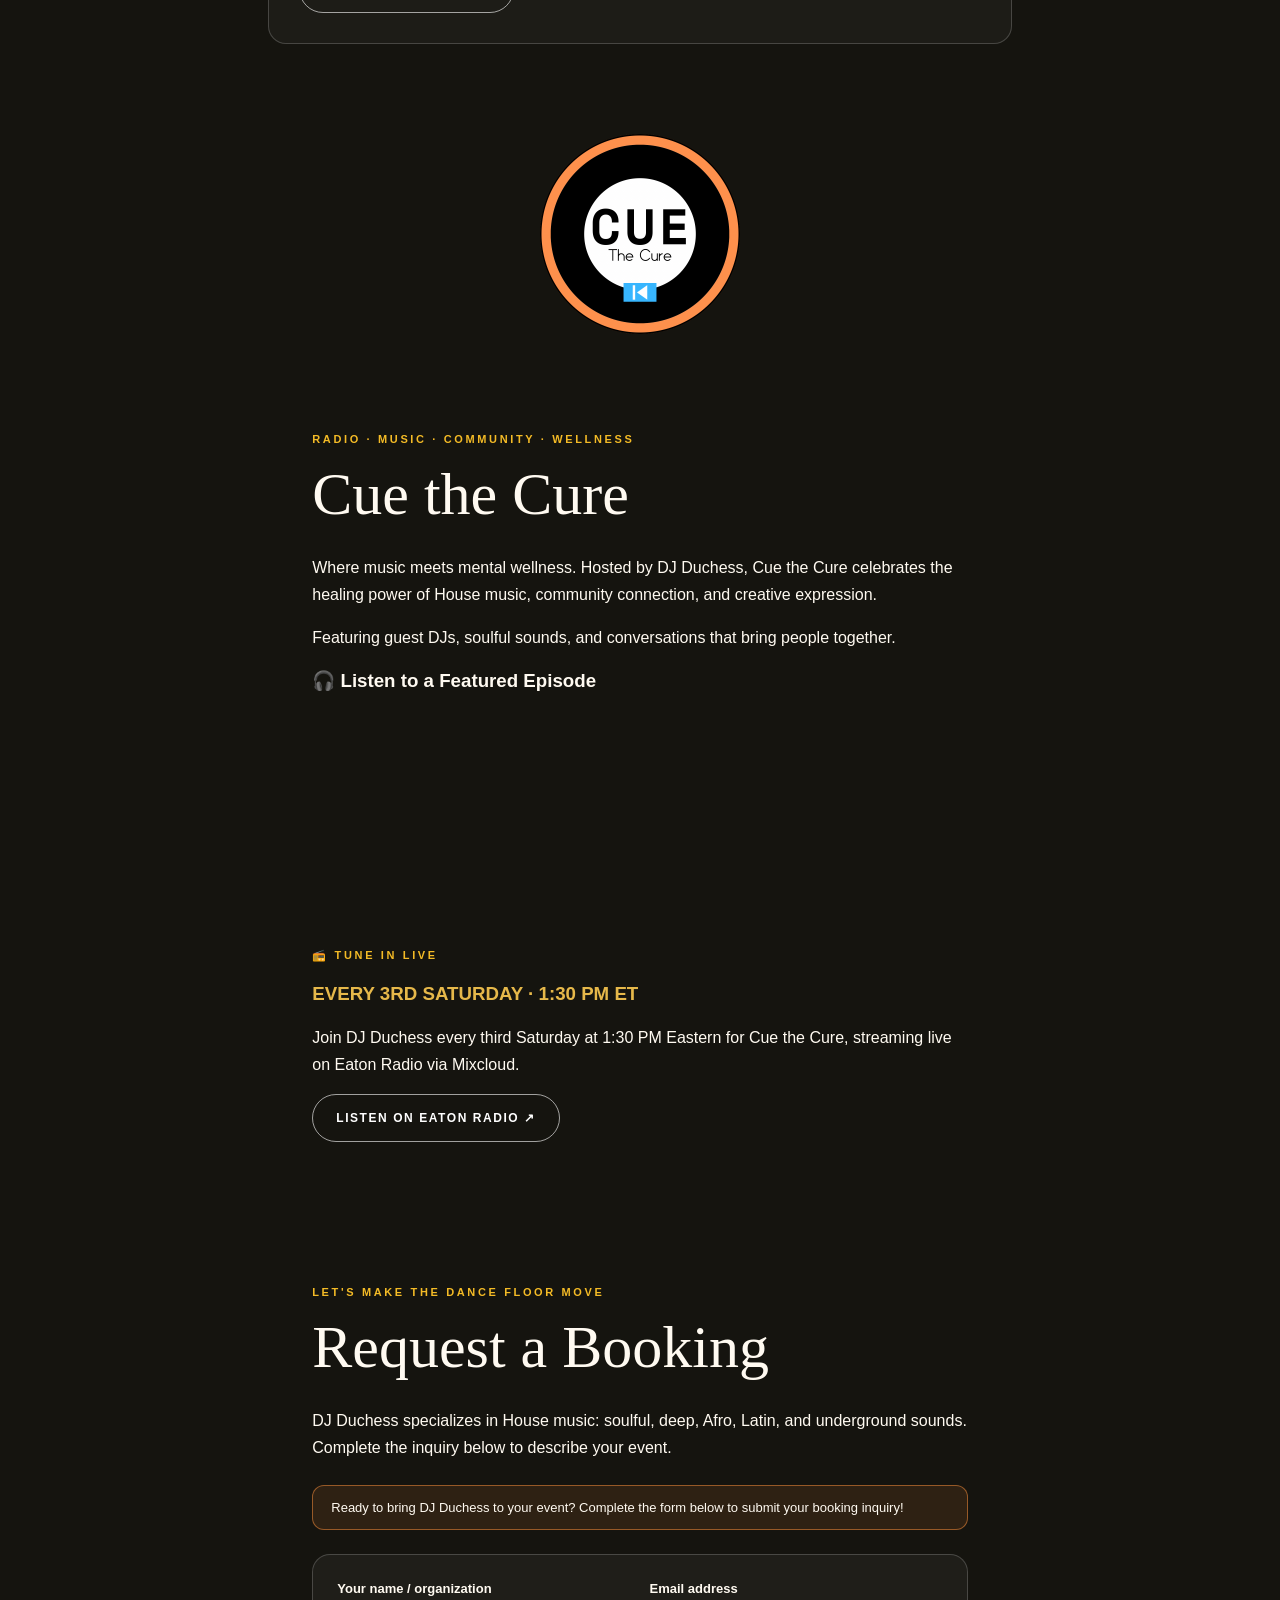
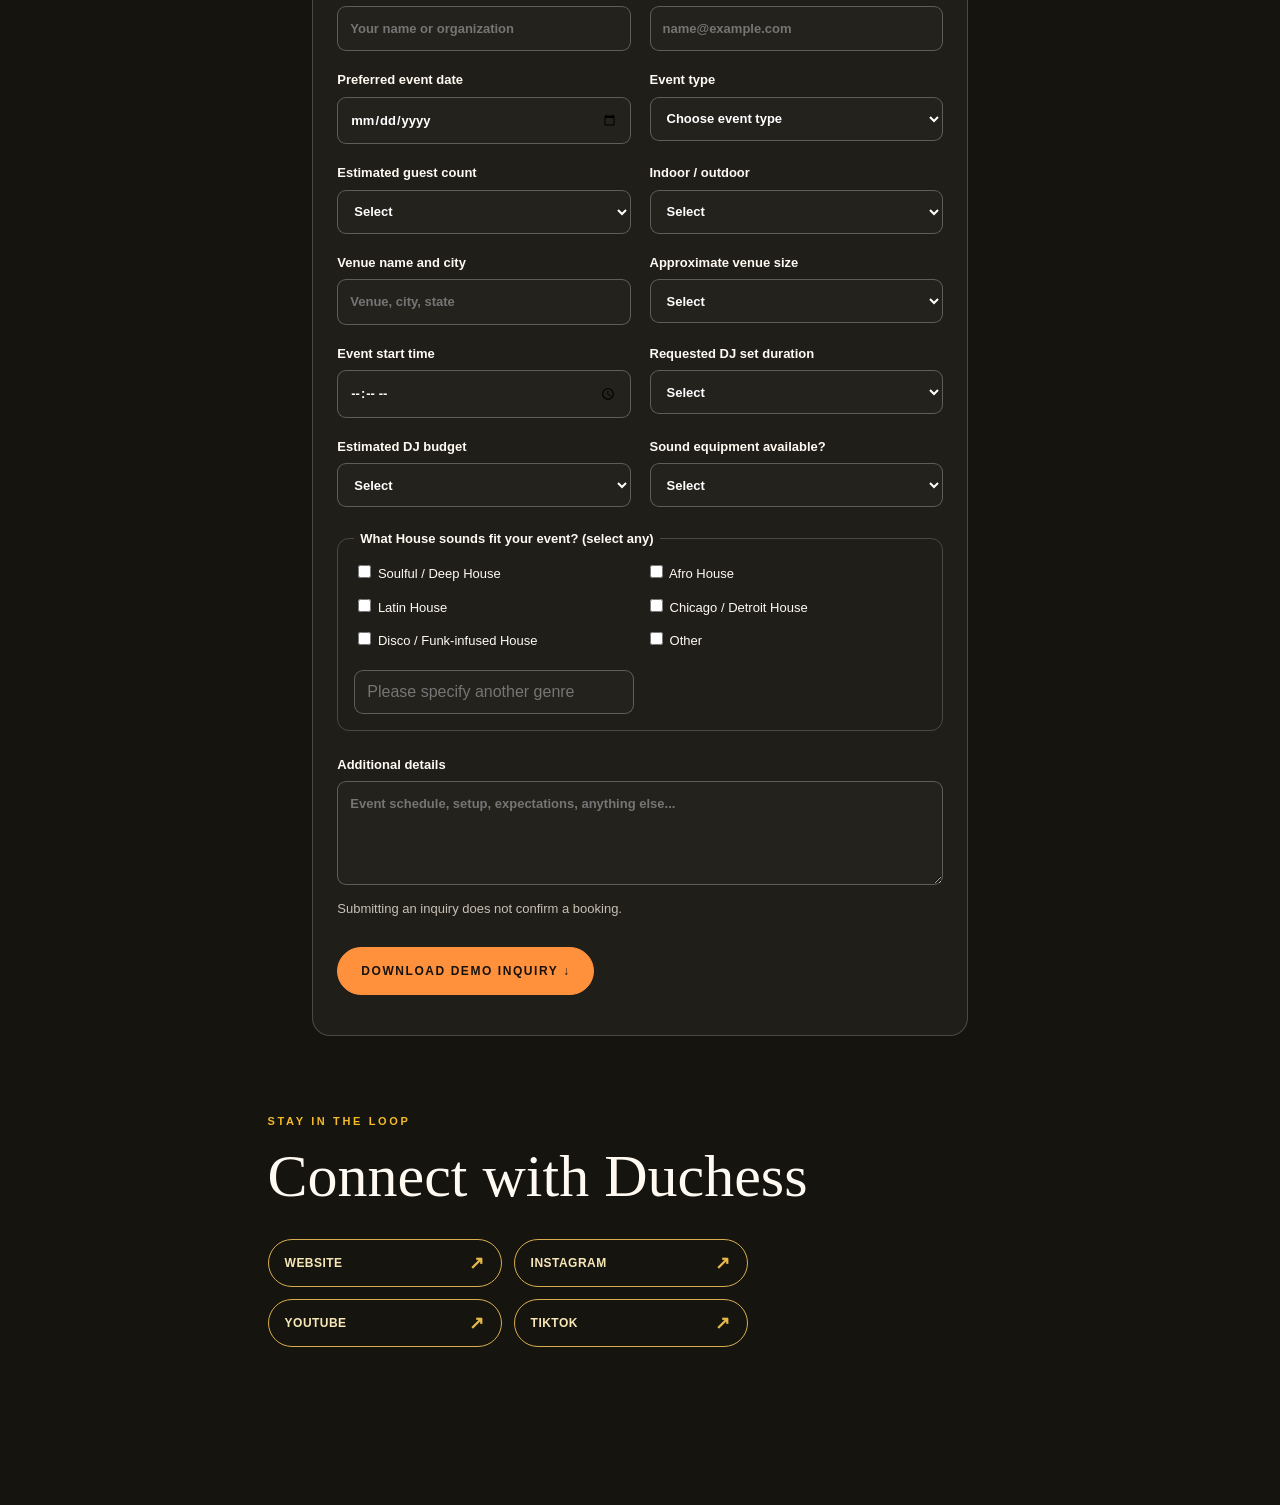
==== commit a43db4aa: "Fix HTML structure for connect section" ====
--- a/index.html
+++ b/index.html
@@ -147,7 +147,7 @@
 <input type="text" name="otherGenre"
 
   placeholder="Please specify another genre"></div></fieldset><label>Additional details <textarea name="notes" rows="4" placeholder="Event schedule, setup, expectations, anything else..."></textarea></label><p class="muted">Submitting an inquiry does not confirm a booking.</p><button class="button primary" type="submit">DOWNLOAD DEMO INQUIRY ↓</button><p id="formMessage" role="status"></p></form></section>
-  <p cla<p id="connect" class="kicker">STAY IN THE LOOP</p>
+  <p id="connect" class="kicker">STAY IN THE LOOP</p>
   <h2>Connect with Duchess</h2>
   <div class="social-mini-grid">
 
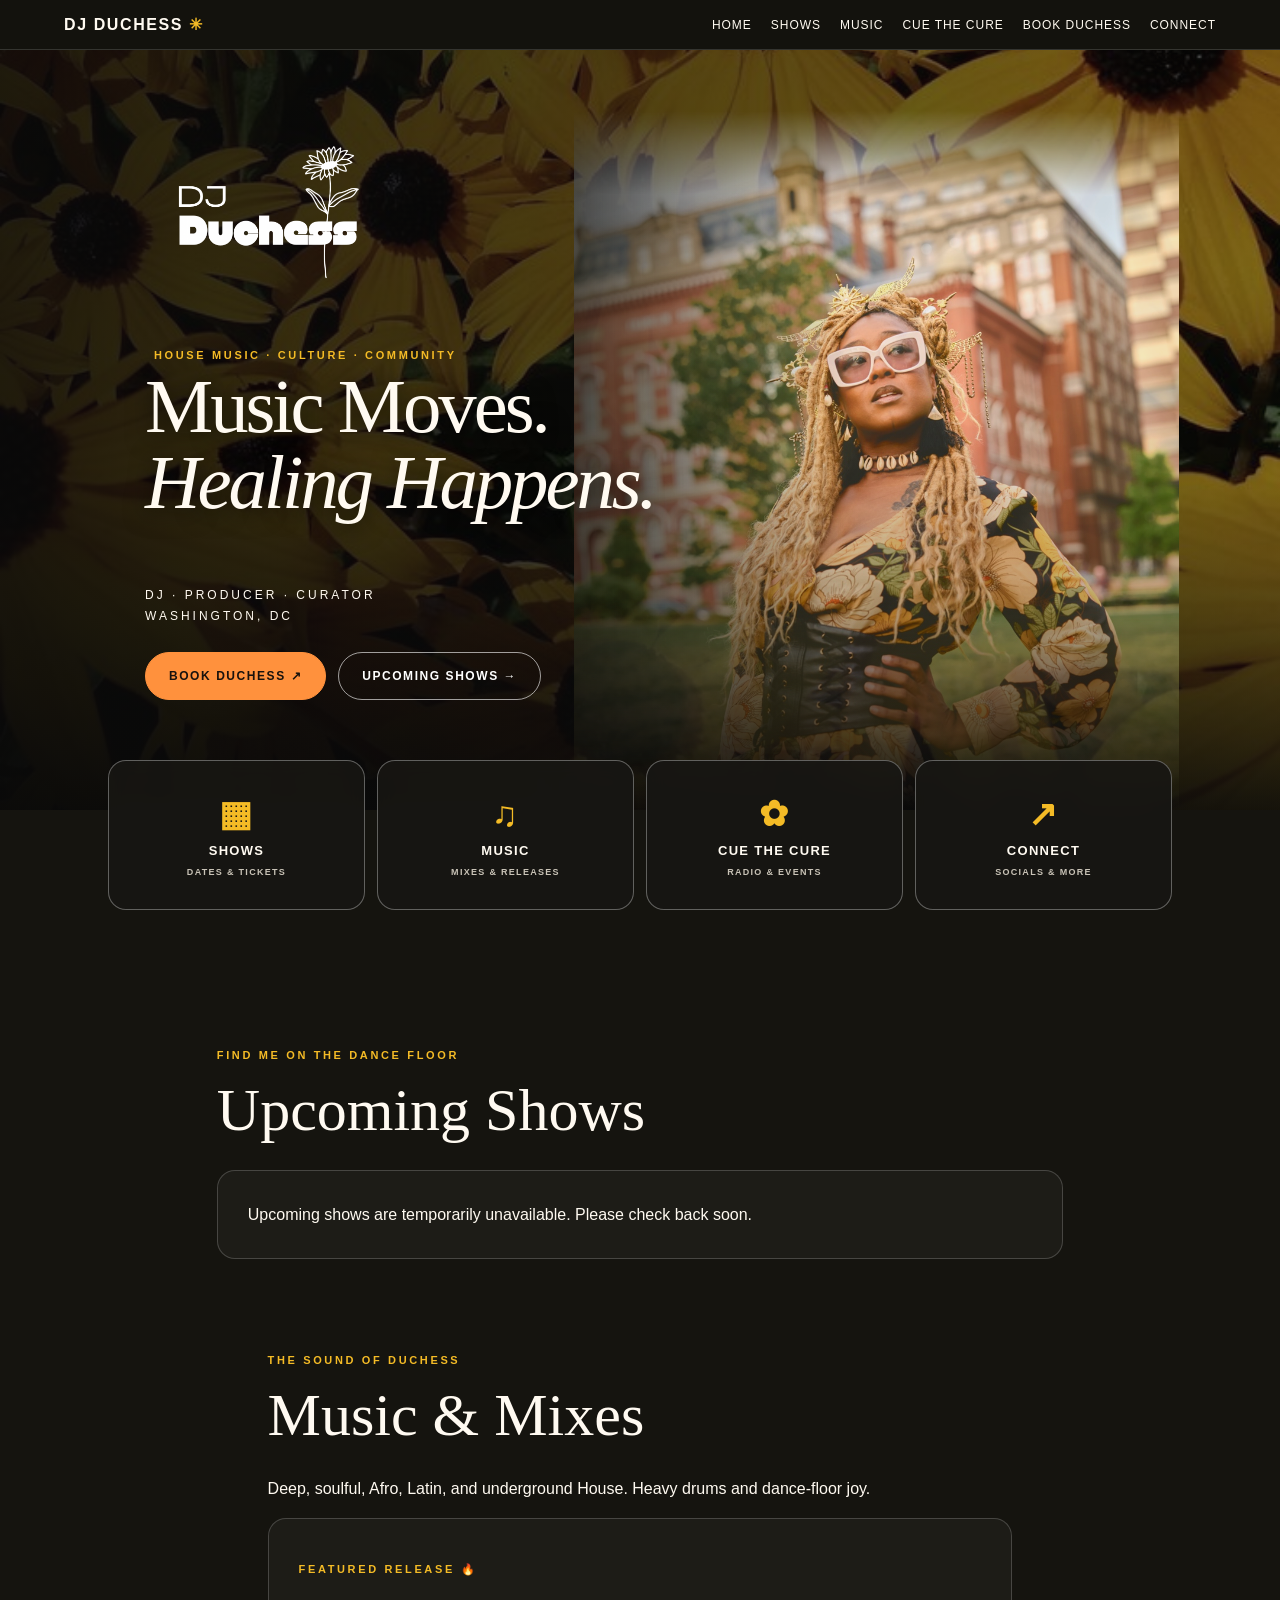
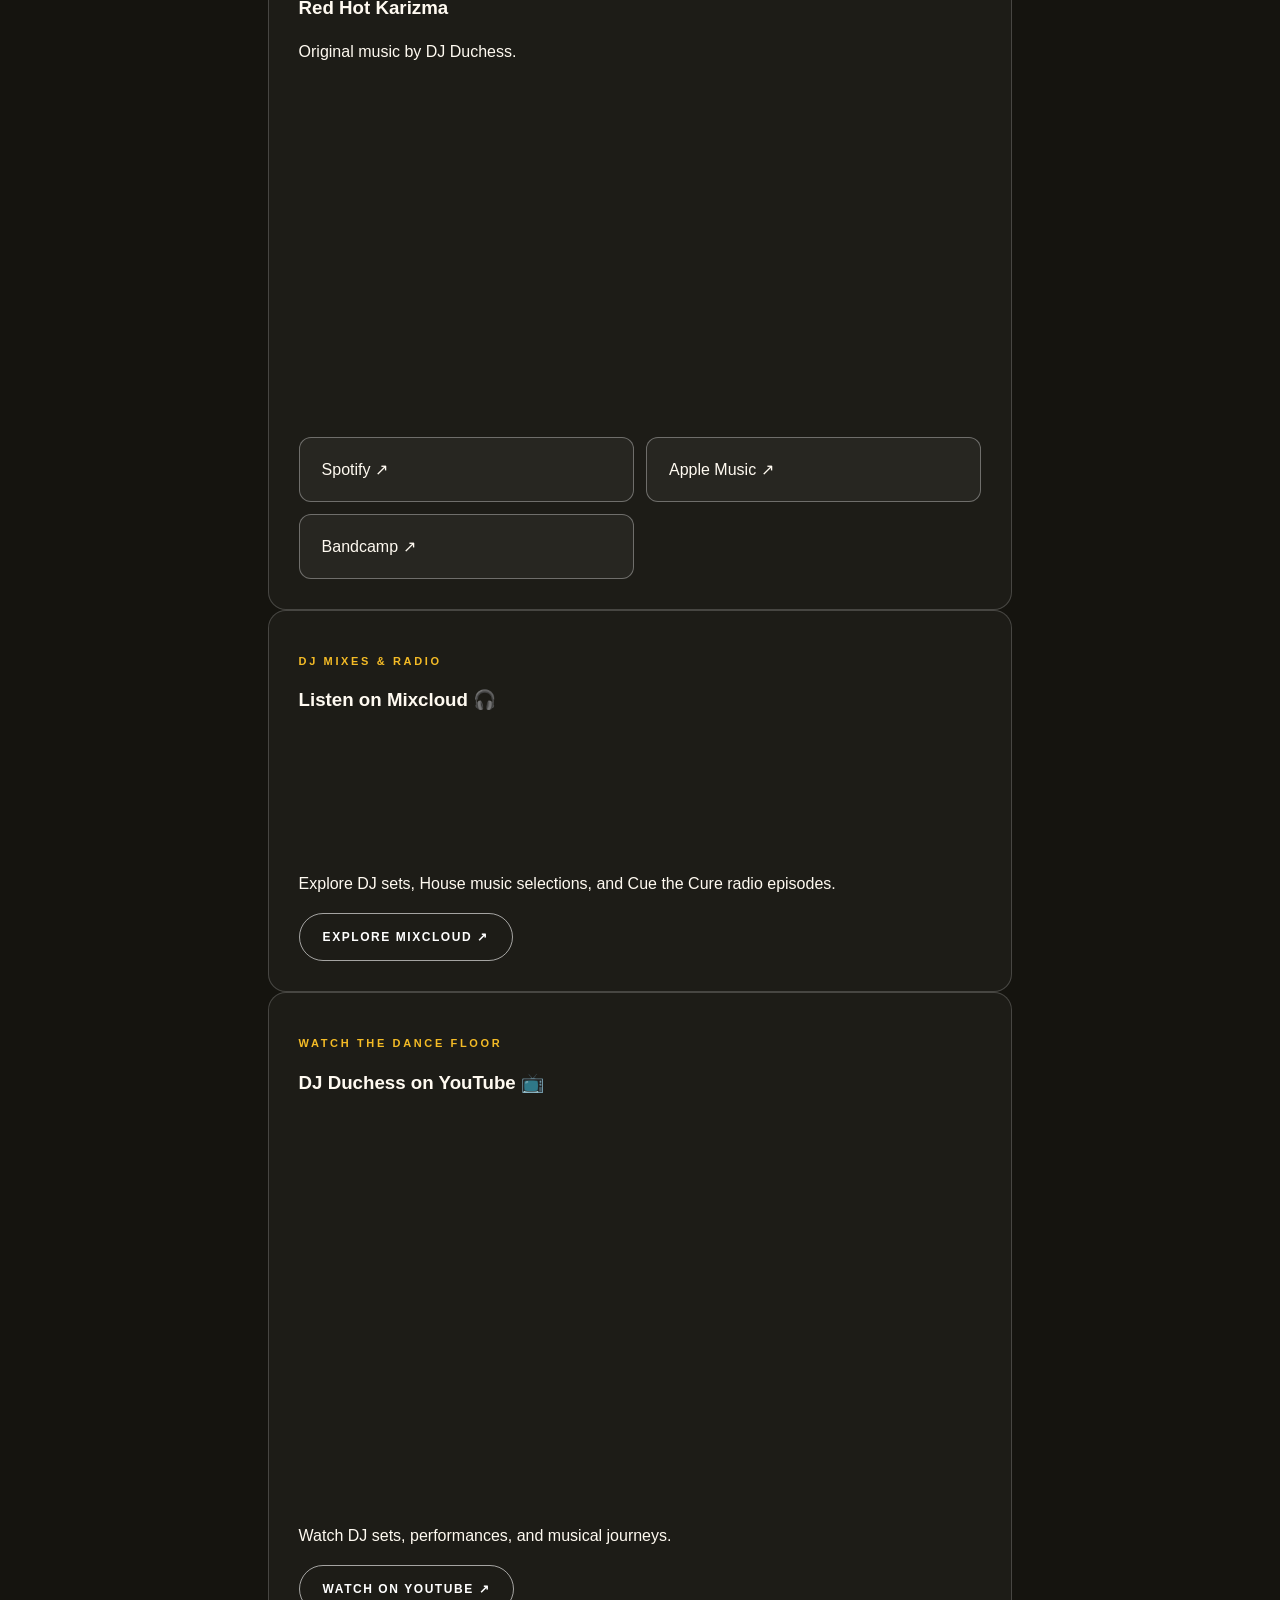
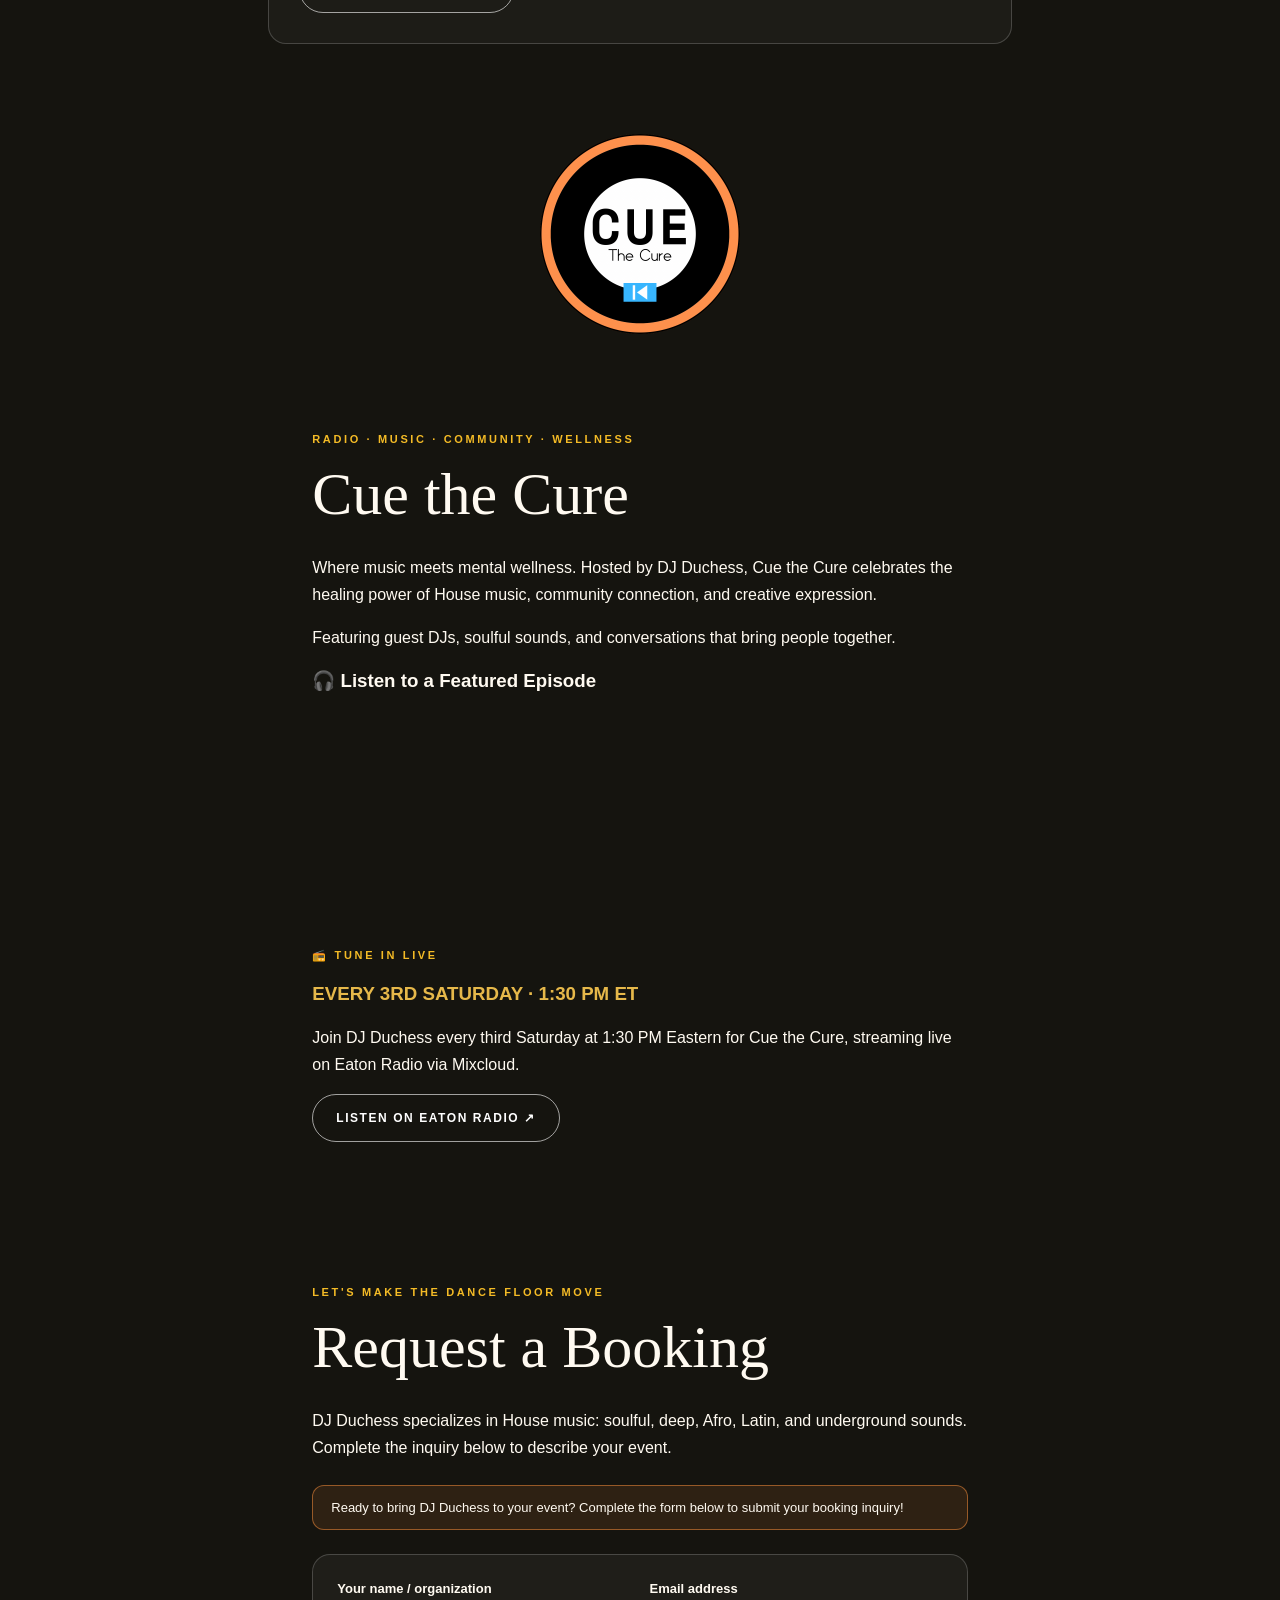
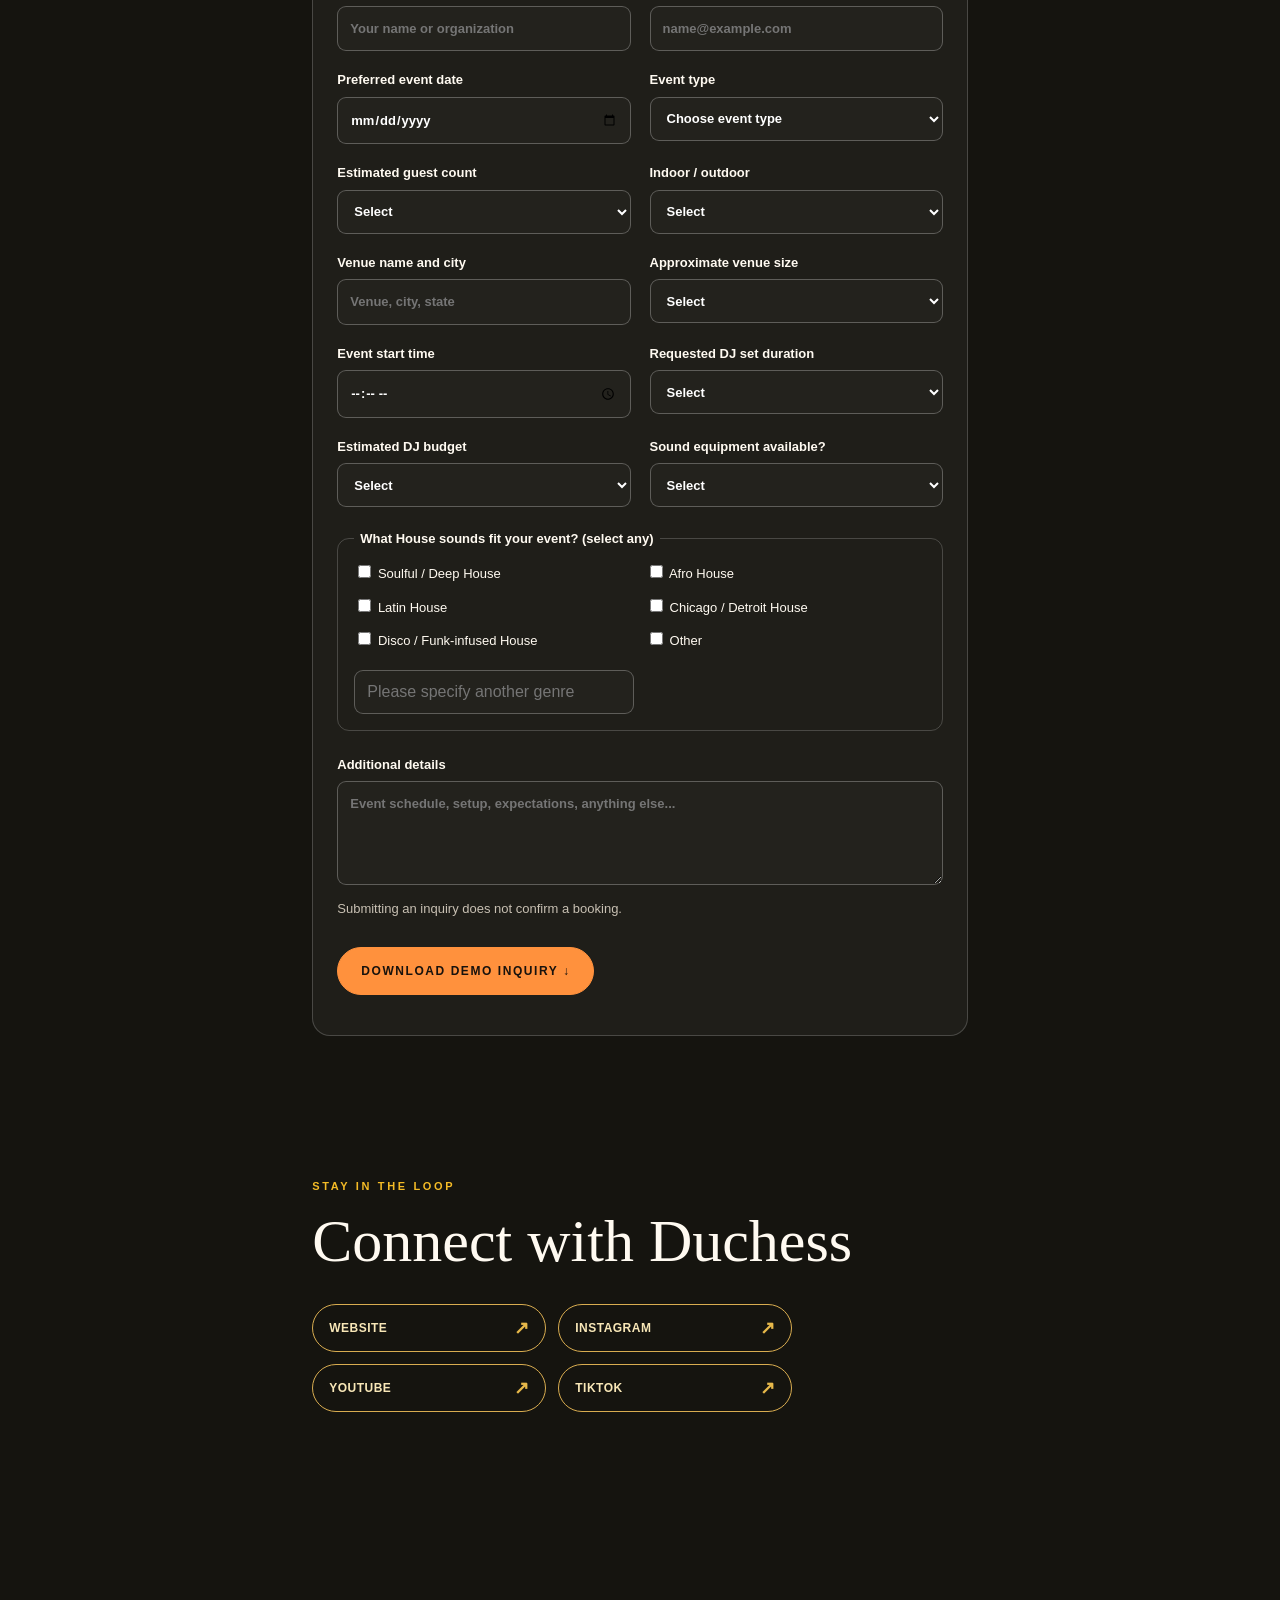
==== commit 69cb0736: "Add section for connecting with Duchess" ====
--- a/index.html
+++ b/index.html
@@ -147,6 +147,7 @@
 <input type="text" name="otherGenre"
 
   placeholder="Please specify another genre"></div></fieldset><label>Additional details <textarea name="notes" rows="4" placeholder="Event schedule, setup, expectations, anything else..."></textarea></label><p class="muted">Submitting an inquiry does not confirm a booking.</p><button class="button primary" type="submit">DOWNLOAD DEMO INQUIRY ↓</button><p id="formMessage" role="status"></p></form></section>
+  <section class="content">
   <p id="connect" class="kicker">STAY IN THE LOOP</p>
   <h2>Connect with Duchess</h2>
   <div class="social-mini-grid">
